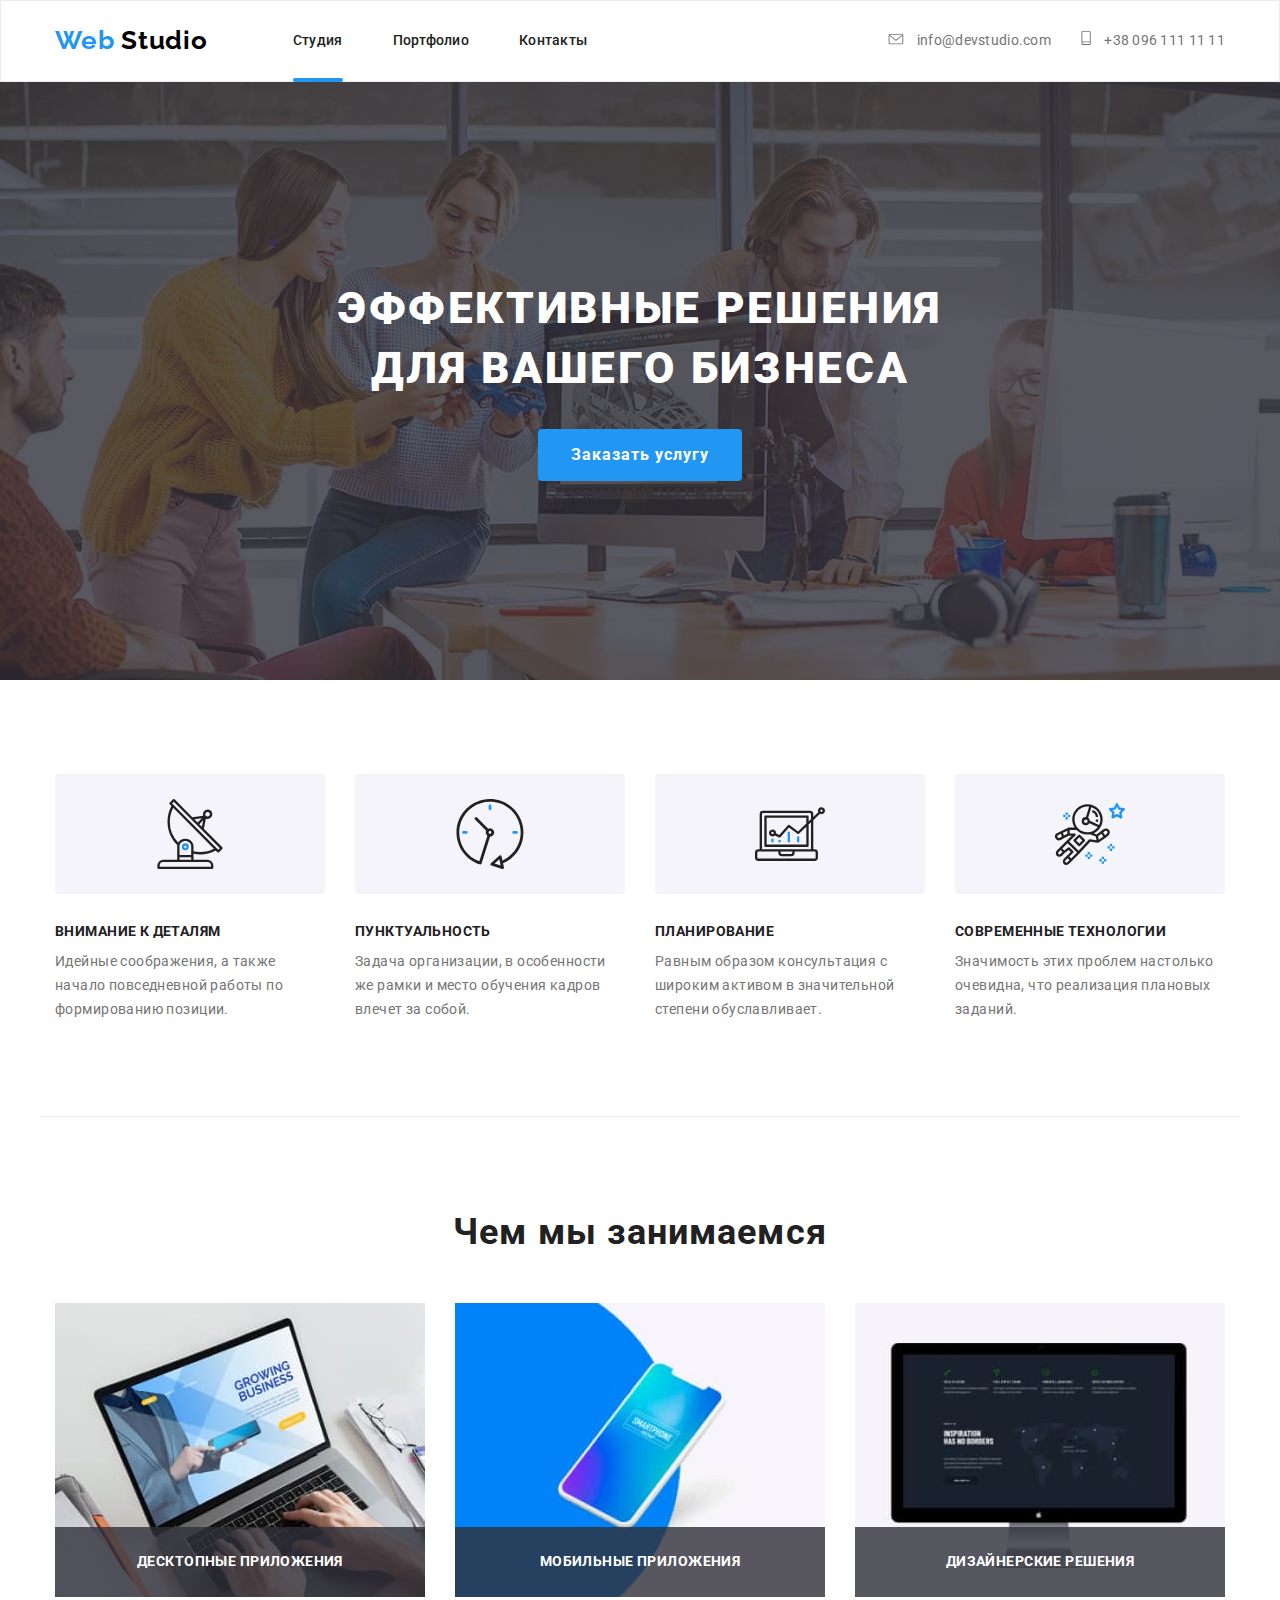
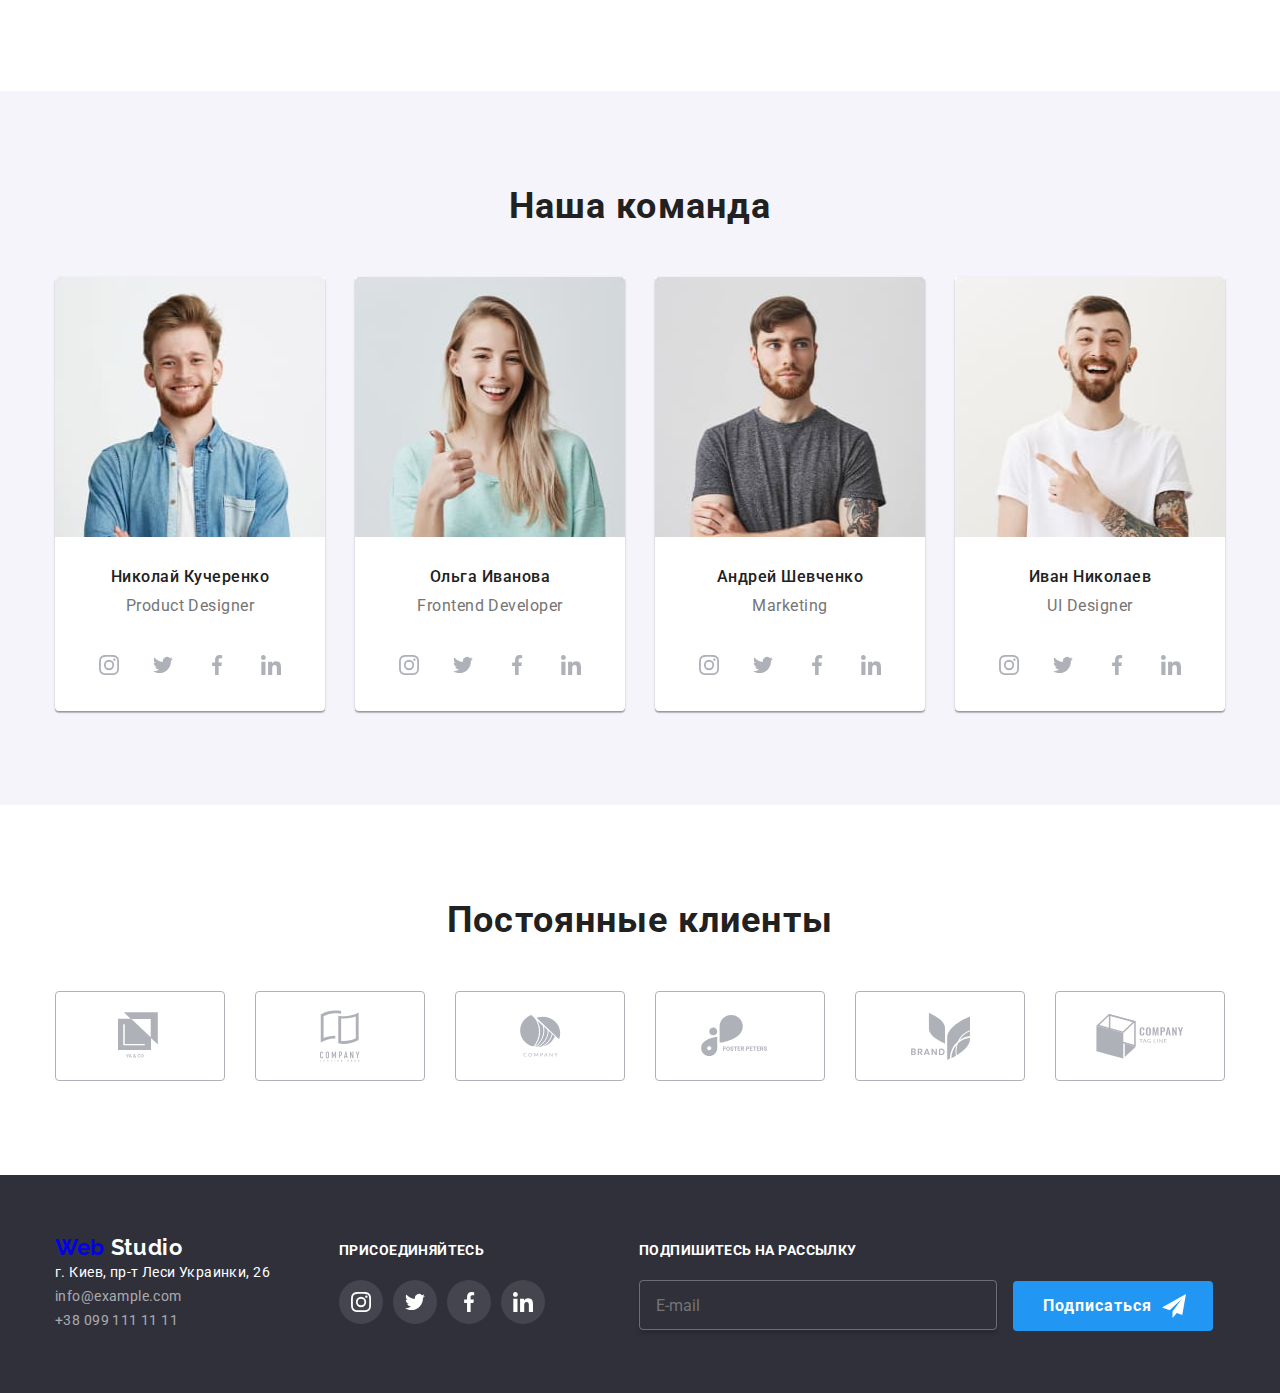
==== index.html @ 0bca1846 "commit" ====
<!DOCTYPE html>
<html lang="ru">
    <head>
        <meta charset="UTF-8"/>
        <meta name="viewport" content="width=device-width, initial-scale=1.0"/>
        <title lang="en">Web Studio</title>
        <link href="https://fonts.googleapis.com/css2?family=Raleway:wght@700&family=Roboto:wght@400;500;700;900&display=swap" rel="stylesheet"/>
        <link rel="stylesheet" href="https://cdnjs.cloudflare.com/ajax/libs/modern-normalize/0.6.0/modern-normalize.min.css"/>
        <link rel="stylesheet" href="./css/styles.css"/>
    </head>
    <body>
    <!-- Шапка сайта -->
        <header class="page-header">
        <!-- Главная навигация -->
        <div class="container header-menu">
            <nav>
                <a href="./index.html" lang="en" class="studio-logo">Web <span class="logo">Studio</span></a>
                <!-- Навигация на другие страницы -->
                <ul class="nav-bar">
                    <li><a href="./index.html" class="link current">Студия</a></li>
                    <li><a href="./portfolio.html" target="_blank" class="link">Портфолио</a></li>
                    <li><a href="./contacts.html" target="_blank" class="link">Контакты</a></li>
                </ul>
                </nav>
                <ul class="contacts">
                    <li>
                        <a href="mailto:info@devstudio.com" class="studio-contacts">
                            <svg class="icon-envelope"><use href="./images/sprite.svg#icon-envelope"></use></svg>
                            info@devstudio.com</a>
                    </li>
                    <li>
                        <a href="tel:+380961111111" class="studio-contacts">
                            <svg class="icon-smartphone"><use href="./images/sprite.svg#icon-smartphone"></use></svg>
                            +38 096 111 11 11</a>
                    </li>
                </ul>
        </div>
        </header>

    <!-- Основной контент веб-студии -->
        <main>
        <!-- Основной баннер -->
            <section>
                <div class="banner">
                <div class="banner-text-box"><h1 class="banner-text">Эффективные решения для вашего бизнеса</h1></div>
                <button type="button" class="order" data-open-modal>Заказать услугу</button>
                </div>
            </section>

        <!-- Наши преимущества -->
            <section class="our-benefits">
                <div class="box">
                    <div class="container">
                        <h2 class="visually-hidden">Наши преимущества</h2>
                        <ul class="benefits-list">
                            <li>
                                <div class="bnf-icon"><svg width="70" height="70"><use href="./images/sprite.svg#icon-antenna"></use></svg></div>
                                <h3 class="title">Внимание к деталям</h3>
                                <p>Идейные соображения, а также начало повседневной работы по формированию позиции.</p>
                            </li>
                            <li>
                                <div class="bnf-icon"><svg width="70" height="70"><use href="./images/sprite.svg#icon-clock"></use></svg></div>
                                <h3 class="title">Пунктуальность</h3>
                                <p>Задача организации, в особенности же рамки и место обучения кадров влечет за собой.</p>
                            </li>
                            <li>
                                <div class="bnf-icon"><svg width="70" height="70"><use href="./images/sprite.svg#icon-diagram"></use></svg></div>
                                <h3 class="title">Планирование</h3>
                                <p>Равным образом консультация с широким активом в значительной степени обуславливает.</p>
                            </li>
                            <li>
                                <div class="bnf-icon"><svg width="70" height="70"><use href="./images/sprite.svg#icon-astronaut"></use></svg></div>
                                <h3 class="title">Современные технологии</h3>
                                <p>Значимость этих проблем настолько очевидна, что реализация плановых заданий.</p>
                            </li>
                        </ul>
                    </div>
                </div>
            </section>

        <!-- Область разработки -->
            <section class="section">
                <div class="container">
                <h2 class="projects-title">Чем мы занимаемся</h2>
                <ul class="categories">
                    <li class="target-img">
                        <img src="./images/our-projects/desktop.jpg" alt="Открытый ноутбук" width="370" height="294"/>
                        <h3 class="project">Десктопные приложения</h3>
                    </li>
                    <li class="target-img">
                        <img src="./images/our-projects/mobile.jpg" alt="Мобильный телефон" width="370" height="294"/>
                        <h3 class="project">Мобильные приложения</h3>
                    </li>
                    <li class="target-img">
                        <img src="./images/our-projects/design.jpg" alt="Дисплей с примером дизайна" width="370" height="294"/>
                        <h3 class="project">Дизайнерские решения</h3>
                    </li>
                </ul>
                </div>
            </section>

        <!-- Сотрудники -->
            <section class="team section">
                <div class="container">
                    <h2 class="team-title">Наша команда</h2>
                    <ul lang="en" class="team-list">
                        <li class="employee-card">
                            <img src="./images/employee/n-kucherenko.jpg" alt="John Smith" width="270" height="260"/>
                            <h3 class="employee-name">Николай Кучеренко</h3>
                            <p class="employee-position">Product Designer</p>
                            <ul class="social-links-list">
                                <li class="icon">
                                    <a href="http://www.instagram.com" target="_blank" rel="noreferrer noopener" aria-label="Instagram link">
                                        <svg width="20" height="20"><use href="./images/sprite.svg#icon-instagram"></use></svg>
                                    </a>
                                </li>
                                <li class="icon">
                                    <a href="http://www.twitter.com" target="_blank" rel="noreferrer noopener" aria-label="Twitter link">
                                        <svg width="20" height="20"><use href="./images/sprite.svg#icon-twitter"></use></svg>
                                    </a>
                                </li>
                                <li class="icon">
                                    <a href="http://www.facebook.com" target="_blank" rel="noreferrer noopener" aria-label="Facebook link">
                                        <svg width="20" height="20"><use href="./images/sprite.svg#icon-facebook"></use></svg> 
                                    </a>
                                </li>
                                <li class="icon">
                                    <a href="http://www.linkedin.com" target="_blank" rel="noreferrer noopener" aria-label="LinkedIn link">
                                        <svg width="20" height="20"><use href="./images/sprite.svg#icon-linkedin"></use></svg>
                                    </a>
                                </li>
                            </ul>
                        </li>
                        <li class="employee-card">
                            <img src="./images/employee/o-ivanova.jpg" alt="Marta Stewart" width="270" height="260"/>
                            <h3 class="employee-name">Ольга Иванова</h3>
                            <p class="employee-position">Frontend Developer</p>
                            <ul class="social-links-list">
                                <li class="icon">
                                    <a href="http://www.instagram.com" target="_blank" rel="noreferrer noopener" aria-label="Instagram link">
                                        <svg width="20" height="20"><use href="./images/sprite.svg#icon-instagram"></use></svg>
                                    </a>
                                </li>
                                <li class="icon">
                                    <a href="http://www.twitter.com" target="_blank" rel="noreferrer noopener" aria-label="Twitter link">
                                        <svg width="20" height="20"><use href="./images/sprite.svg#icon-twitter"></use></svg>
                                    </a>
                                </li>
                                <li class="icon">
                                    <a href="http://www.facebook.com" target="_blank" rel="noreferrer noopener" aria-label="Facebook link">
                                        <svg width="20" height="20"><use href="./images/sprite.svg#icon-facebook"></use></svg> 
                                    </a>
                                </li>
                                <li class="icon">
                                    <a href="http://www.linkedin.com" target="_blank" rel="noreferrer noopener" aria-label="LinkedIn link">
                                        <svg width="20" height="20"><use href="./images/sprite.svg#icon-linkedin"></use></svg>
                                    </a>
                                </li>
                            </ul>
                        </li>
                        <li class="employee-card">
                            <img src="./images/employee/a-shevchenko.jpg" alt="Robert Jakis" width="270" height="260"/>
                            <h3 class="employee-name">Андрей Шевченко</h3>
                            <p class="employee-position">Marketing</p>
                            <ul class="social-links-list">
                                <li class="icon">
                                    <a href="http://www.instagram.com" target="_blank" rel="noreferrer noopener" aria-label="Instagram link">
                                        <svg width="20" height="20"><use href="./images/sprite.svg#icon-instagram"></use></svg>
                                    </a>
                                </li>
                                <li class="icon">
                                    <a href="http://www.twitter.com" target="_blank" rel="noreferrer noopener" aria-label="Twitter link">
                                        <svg width="20" height="20"><use href="./images/sprite.svg#icon-twitter"></use></svg>
                                    </a>
                                </li>
                                <li class="icon">
                                    <a href="http://www.facebook.com" target="_blank" rel="noreferrer noopener" aria-label="Facebook link">
                                        <svg width="20" height="20"><use href="./images/sprite.svg#icon-facebook"></use></svg> 
                                    </a>
                                </li>
                                <li class="icon">
                                    <a href="http://www.linkedin.com" target="_blank" rel="noreferrer noopener" aria-label="LinkedIn link">
                                        <svg width="20" height="20"><use href="./images/sprite.svg#icon-linkedin"></use></svg>
                                    </a>
                                </li>
                            </ul>
                        </li>

                        <li class="employee-card">
                            <img src="./images/employee/i-nikolaev.jpg" alt="Martin Doe" width="270" height="260"/>
                            <h3 class="employee-name">Иван Николаев</h3>
                            <p class="employee-position">UI Designer</p>
                            <ul class="social-links-list">
                                <li class="icon">
                                    <a href="http://www.instagram.com" target="_blank" rel="noreferrer noopener" aria-label="Instagram link">
                                        <svg width="20" height="20"><use href="./images/sprite.svg#icon-instagram"></use></svg>
                                    </a>
                                </li>
                                <li class="icon">
                                    <a href="http://www.twitter.com" target="_blank" rel="noreferrer noopener" aria-label="Twitter link">
                                        <svg width="20" height="20"><use href="./images/sprite.svg#icon-twitter"></use></svg>
                                    </a>
                                </li>
                                <li class="icon">
                                    <a href="http://www.facebook.com" target="_blank" rel="noreferrer noopener" aria-label="Facebook link">
                                        <svg width="20" height="20"><use href="./images/sprite.svg#icon-facebook"></use></svg> 
                                    </a>
                                </li>
                                <li class="icon">
                                    <a href="http://www.linkedin.com" target="_blank" rel="noreferrer noopener" aria-label="LinkedIn link">
                                        <svg width="20" height="20"><use href="./images/sprite.svg#icon-linkedin"></use></svg>
                                    </a>
                                </li>
                            </ul>
                        </li>
                    </ul>
                </div>
            </section>

        <!-- Клиенты -->
            <section class="section">
                <div class="container">
                <h2 class="clients-title">Постоянные клиенты</h2>
                <ul class="clients-list">
                    <li>
                        <a href="" class="client-icon">
                        <svg width="44" height="49"><use href="./images/sprite.svg#icon-logo-1"></use></svg> 
                        </a>
                    </li>
                    <li>
                        <a href="" class="client-icon">
                            <svg width="40" height="52"><use href="./images/sprite.svg#icon-logo-2"></use></svg>                     
                        </a>
                    </li>
                    <li>
                        <a href="" class="client-icon">
                            <svg width="41" height="42"><use href="./images/sprite.svg#icon-logo-3"></use></svg>                       
                        </a>
                    </li>
                    <li>
                        <a href="" class="client-icon">
                            <svg width="79" height="42"><use href="./images/sprite.svg#icon-logo-4"></use></svg>
                        </a>
                    </li>
                    <li>
                        <a href="" class="client-icon">
                            <svg width="59" height="47"><use href="./images/sprite.svg#icon-logo-5"></use></svg>
                        </a>
                    </li>
                    <li>
                        <a href="" class="client-icon">
                            <svg width="88" height="45"><use href="./images/sprite.svg#icon-logo-6"></use></svg>
                        </a>
                    </li>
                </ul>
                </div>
            </section>
        </main>
    <!-- Подвал сайта -->
        <footer class="page-footer">
            <div class="container ">
                <div class="footer-box">
                    <div class="location">
                        <a href="./index.html" lang="en" class="studio-logo-footer">Web <span class="footer-logo">Studio</span></a>
                        <a href="" class="map-link">г. Киев, пр-т Леси Украинки, 26</a>
                        <address>
                        <a href="mailto:info@example.com" class="footer-contacts">info@example.com</a><br/>
                        <a href="tel:+380991111111" class="footer-contacts">+38 099 111 11 11</a>
                        </address>
                    </div>
                    <div class="community">
                        <b class="join-us">Присоединяйтесь</b>
                        <ul class="community-footer">
                            <li class="icon icon-footer">
                                <a href="http://www.instagram.com" target="_blank" rel="noreferrer noopener" aria-label="Instagram link">
                                    <svg width="20" height="20"><use href="./images/sprite.svg#icon-instagram"></use></svg>
                                </a>
                            </li>
                            <li class="icon icon-footer">
                                <a href="http://www.twitter.com" target="_blank" rel="noreferrer noopener" aria-label="Twitter link">
                                    <svg width="20" height="20"><use href="./images/sprite.svg#icon-twitter"></use></svg>
                                </a>
                            </li>
                            <li class="icon icon-footer">
                                <a href="http://www.facebook.com" target="_blank" rel="noreferrer noopener" aria-label="Facebook link">
                                    <svg width="20" height="20"><use href="./images/sprite.svg#icon-facebook"></use></svg> 
                                </a>
                            </li>
                            <li class="icon icon-footer">
                                <a href="http://www.linkedin.com" target="_blank" rel="noreferrer noopener" aria-label="LinkedIn link">
                                    <svg width="20" height="20"><use href="./images/sprite.svg#icon-linkedin"></use></svg>
                                </a>
                            </li>
                        </ul>
                    </div>
                    <div class="subscribtion">
                    <b class="join-us">Подпишитесь на рассылку</b>
                        <form>
                            <label><input type="email" name="email" required placeholder="E-mail" class="footer-input"></label>
                            <button class="subscribe-btn">Подписаться</button>
                        </form>                       
                    </div>
                </div>
            </div>
        </footer>

        <div class="backdrop is-hidden" data-backdrop>
            <div class="modal">
              <b class="modal-header">Оставьте свои данные, мы вам перезвоним</b>
              <form>
                <label for="name" class="input-label form-name">Имя</label>
                <input type="text" id="name" class="modal-input">
                <label for="telephone" class="input-label form-phone">Телефон</label>
                <input type="tel" id="telephone" class="modal-input">
                <label for="email" class="input-label">Почта</label>
                <input type="email" id="email" class="modal-input form-mail">
                <label for="comment" class="input-label">Комментарий</label>
                <textarea id="comment" class="modal-input"></textarea>
                <label for="agreement-check"></label>
                <input type="checkbox" name="" value="" id="agreement-check" class="">
                <label for="" class="" >Соглашаюсь с рассылкой и принимаю <a href="">Условия договора</a></label>
                <button data-close-modal class="order">Отправить</button>
                <button data-close-modal class="btn-close-modal"></button>
            </form> 
            </div>
          </div>
      
          <script>
            const refs = {
              openModalBtn: document.querySelector("[data-open-modal]"),
              closeModalBtn: document.querySelector("[data-close-modal]"),
              backdrop: document.querySelector("[data-backdrop]"),
            };
      
            refs.openModalBtn.addEventListener("click", toggleModal);
            refs.closeModalBtn.addEventListener("click", toggleModal);
      
            refs.backdrop.addEventListener("click", logBackdropClick);
      
            function toggleModal() {
              refs.backdrop.classList.toggle("is-hidden");
            }
      
            function logBackdropClick() {
              console.log("Это клик в бекдроп");
            }
          </script>
    </body>
</html>
---- css/styles.css ----
/* Палитра основных цветов лендинга
#757575; #2196F3; #212121; #FFFFFF; color: rgba(255, 255, 255, 0.6); color: rgba(255, 255, 255, 0.4);
#AFB1B8; #F5F4FA; #FFFFFF; #E5E5E5; #F5F4FA; #2F303A;*/

:root {
    --main-accent: #2196f3;
    --primary-page-text: #757575;
    --secondary-page-text: #212121;
    --logo-part-text: #000000;
    --page-hero-text: #ffffff;
    --footer-contacts: rgba(255, 255, 255, 0.6);
    --copyright: rgba(255, 255, 255, 0.4);
    --link-icons: #afb1b8;
    --bnf-icons-bg: #f5f4fa;
    --bnf-icons-1: #212121;
    --bnf-icons-2: #2196f3;
    --primary-bg: #ffffff;
    --fig-caption-bg: rgba(47, 48, 58, 0.8);
    --team-section-bg: #f5f4fa;
    --footer-bg: #2f303a;
    --footer-links-bg: rgba(255, 255, 255, 0.1);
    --portfolio-overlay: rgba(33, 150, 243, 0.9);
    --timing-function: cubic-bezier(0.4, 0, 0.2, 1);
    --animation-period: 250ms;
}

/* Шрифты  и главный фон страницы*/
body {
  padding-top: 80px;

  background-color: var(--primary-bg);

  font-family: 'Roboto', sans-serif;
}

img {
  display: block;
}

.visually-hidden {
  position: absolute;
  width: 1px;
  height: 1px;
  margin: -1px;
  padding: 0;
  overflow: hidden;
  border: 0;
  clip: rect(0 0 0 0);
}

.container {
  margin-left: auto;
  margin-right: auto;
  width: 1200px;
  padding-left: 15px;
  padding-right: 15px;
}

/* Шапка сайта */
.page-header {
  position: fixed;
  top: 0;
  left: 0;
  
  min-height: 80px;
  width: 100%;
  padding-top: 24px;
  padding-bottom: 25px;

  background-color: var(--primary-bg);
  border: 1px solid #ececec;
  z-index: 1;
}

.header-menu {
  display: flex;
  align-items: center;
}

/* Логотип веб-студии */
.studio-logo {
  display: inline-block;
  margin-right: 85px;
  color: var(--main-accent);

  font-family: Raleway;
  font-weight: 700;
  font-size: 26px;
  line-height: 1.2;
  letter-spacing: 0.03em;
  text-decoration: none;
}
/* Часть логотипа */
.logo {
  color: var(--logo-part-text);
}

nav {
  display: flex;
  align-items: center;
}

/* Меню навигации */
.nav-bar {
  display: flex;
  margin: 0px;
  padding: 0px;
  list-style-type: none;
}

.nav-bar .link {
  position: relative;

  color: var(--secondary-page-text);

  font-weight: 500;
  font-size: 14px;
  line-height: 1.14;
  letter-spacing: 0.02em;
  text-decoration: none;

  transition: var(--animation-period) var(--timing-function);
}

.nav-bar > li {
  margin-right: 50px;
}

.nav-bar > li:last-child {
  margin-right: 0px;
}

.current::after {
  content: '';

  position: absolute;
  left: 0;
  top: 45.5px;

  display: block;
  width: 100%;
  height: 4px;
  border-radius: 2px;

  background-color: var(--main-accent);
}

.link:hover,
.link:focus {
  color: var(--main-accent);
}

/* Контакты веб-студии */
.contacts {
  display: flex;
  align-items: center;

  margin-top: 0px;
  margin-right: 0px;
  margin-bottom: 0px;
  margin-left: auto;
  padding: 0px;

  list-style-type: none;
}

.contacts > li {
  margin-right: 30px;
}

.contacts > li:last-child {
  margin-right: 0px;
}

.studio-contacts {
  color: var(--primary-page-text);

  font-size: 14px;
  line-height: 1.14;
  letter-spacing: 0.02em;
  text-decoration: none;

  transition: var(--animation-period) var(--timing-function);
}

.studio-contacts:hover,
.studio-contacts:focus {
  color: var(--main-accent);
}

.icon-envelope {
  display: inline-flex;
  justify-content: center;
        
  width: 16px;
  height: 11px;
  margin-right: 10px;
  fill: currentColor;
  cursor: pointer;
}

.icon-smartphone {
  display: inline-flex;
  justify-content: center;
      
  width: 10px;
  height: 14px;
  margin-right: 10px;
  fill: currentColor;
  cursor: pointer;
}

/* Баннер с фоновым рисунком */
.banner {
  display: flex;
  flex-direction: column;
  justify-content: center;
  align-items: center;

  background-image: linear-gradient(to right, rgba(47, 48, 58, 0.8), rgba(47, 48, 58, 0.8)), url(../images/banner-image.jpg);
  background-color: rgba(47, 48, 58, 0.8);
  background-size: cover;
  background-repeat: no-repeat;
  background-position: center;

  max-width: 1600px;
  height: 600px;

  margin-left: auto;
  margin-right: auto;

  text-align: center;
}

.banner-text-box {
  display: inline-block;
  
  width: 696px;
  height: 120px;

  margin-bottom: 30px;
}

.banner-text {
  margin: 0px;
  margin: 0px;
  padding: 0px;

  font-weight: 900;
  font-size: 44px;
  line-height: 1.36;
  letter-spacing: 0.06em;
  text-transform: uppercase;

  color: var(--page-hero-text);
}

/* Кнопка заказа */
.order {
  padding: 10px 32px;
  min-width: 200px;

  border: 1px solid transparent;
  border-radius: 4px;

  color: var(--page-hero-text);
  background-color: var(--main-accent);

  font-weight: 700;
  font-size: 16px;
  line-height: 1.87;
  letter-spacing: 0.06em;
  text-decoration: none;
}

/* Основной контент */
.our-benefits {
  padding-top: 94px;

  color: var(--primary-page-text);

  font-size: 14px;
  line-height: 1.71;
  letter-spacing: 0.03em;
}

/* Наши преимущества */
.benefits-list {
  display: flex;
  justify-items: center;
  margin-top: 0px;
  margin-bottom: 0px;
  padding: 0px;

  list-style-type: none;
}

.bnf-icon {
  display: flex;
  justify-content: center;
  align-items: center;

  width: 270px;
  height: 120px;

  margin-bottom: 30px;
  border-radius: 4px;
    
  background-color:  var(--bnf-icons-bg);
}

.title {
  color: var(--secondary-page-text);
  margin-top: 0px;
  margin-bottom: 10px;

  font-weight: 700;
  font-size: 14px;
  line-height: 1.14;
  letter-spacing: 0.03em;
  text-transform: uppercase;
}

.benefits-list p {
  margin: 0px;
}

.benefits-list > li {
  margin-right: 30px;
}

.benefits-list > li:last-child {
  margin-right: 0px;
}

.box {
  border-bottom: 1px solid #ececec;

  width: 1200px;

  margin-left: auto;
  margin-right: auto;
  padding-bottom: 94px;
}

/* Чем мы занимаемся */
/* Заголовок секции */
.projects-title {
  color: var(--secondary-page-text);

  margin-top: 0px;
  margin-bottom: 50px;

  font-weight: 700;
  font-size: 36px;
  line-height: 1.17;
  letter-spacing: 0.03em;
  text-align: center;
}

.categories {
  display: flex;
  margin-top: 0px;
  margin-bottom: 0px;
  padding: 0px;

  list-style-type: none;
}

.categories > li {
  margin-right: 30px;
}

.categories > li:last-child {
  margin-right: 0px;
}

.target-img {
  position: relative;
}

/* Подписи к проектам */
.project {
  position: absolute;

  display: block;
  left: 0px;
  bottom: 0px;

  margin-top: 0px;
  margin-bottom: 0px;
  padding-top: 27px;
  padding-bottom: 27px;

  min-width: 370px;
  
  color: var(--page-hero-text);
  background-color: var(--fig-caption-bg);

  font-weight: 700;
  font-size: 14px;
  line-height: 1.14;
  letter-spacing: 0.03em;
  text-transform: uppercase;
  text-align: center;
}

/* Сотрудники */
.team {
  background-color: var(--team-section-bg);
}

/* Заголовок секции */
.team-title {
  margin-top: 0px;
  margin-bottom: 50px;

  color: var(--secondary-page-text);

  font-weight: bold;
  font-size: 36px;
  line-height: 1.17;
  letter-spacing: 0.03em;
  text-align: center;
}

.team-list {
  display: flex;
  margin-top: 0px;
  margin-bottom: 0px;
  padding: 0px;

  list-style-type: none;
}

.employee-card {
  margin-right: 30px;
  border-radius: 4px;

  text-align: center;

  background-color: var(--primary-bg);
  box-shadow: 0px 2px 1px rgba(0, 0, 0, 0.2), 0px 1px 1px rgba(0, 0, 0, 0.14), 0px 1px 3px rgba(0, 0, 0, 0.12);
}

.employee-card:last-child {
  margin-right: 0px;
}

.employee-card > img {
  margin-bottom: 30px;
}

/* Имя сотрудника */
.employee-name {
  margin-top: 0px;
  margin-bottom: 10px;

  color: var(--secondary-page-text);

  font-weight: 500;
  font-size: 16px;
  line-height: 1.19;
  letter-spacing: 0.03em;
}

/* Должность */
.employee-position {
  margin-top: 0px;
  margin-bottom: 28px;

  color: var(--primary-page-text);

  font-size: 16px;
  line-height: 1.19;
  letter-spacing: 0.03em;
}

.social-links-list {
  display: flex;
  align-items: center;
  justify-content: center;

  margin-top: 0px;
  margin-bottom: 24px;
  padding: 0px;

  list-style-type: none;
}

.icon {
  margin-right: 10px;  
}

.icon:last-child {
  margin-right: 0px;
}

.icon > a {
  display: flex;
  align-items: center;
  justify-content: center;

  width: 44px;
  height: 44px;

  border-radius: 50%;

  fill: var(--link-icons);

  transition: var(--animation-period) var(--timing-function);
}

.icon-footer > a {
  background-color: var(--footer-links-bg);
  fill: var(--page-hero-text);

  transition: var(--animation-period) var(--timing-function);
}

.icon a:hover,
.icon a:focus {
  background-color: var(--main-accent);
  fill: var(--page-hero-text);
}

/* Секция клиентов */
/* Заголовок секции */
.clients-title {
  margin-top: 0px;
  margin-bottom: 50px;

  color: var(--secondary-page-text);

  font-weight: 700;
  font-size: 36px;
  line-height: 1.17;
  letter-spacing: 0.03em;
  text-align: center;
}

.clients-list {
  display: flex;
  margin-top: 0px;
  margin-bottom: 0px;
  padding: 0px;

  list-style-type: none;
}

.clients-list > li {
  font-size: 0px;
  margin-right: 30px;
}

.clients-list > li:last-child {
  margin-right: 0px;
}

.client-icon {
  display: flex;
  align-items: center;
  justify-content: center;
  
  width: 170px;
  height: 90px;

  fill: var(--link-icons);

  border: 1px solid var(--link-icons);
  border-radius: 4px;

  transition: var(--animation-period) var(--timing-function);
}

.client-icon:hover,
.client-icon:focus {
  fill: var(--main-accent);
  border: 1px solid var(--main-accent);
}

/* Подвал сайта */
.page-footer {
  padding-top: 60px;
  padding-bottom: 60px;
  background-color: var(--footer-bg);
}

.footer-box {
  display: flex;
  align-items: baseline;
}

.location {
  display: inline-block;
  margin-right: 69px;
}

/* Логотип веб-студии в футере */
.studio-logo-footer {
  display: inline-block;

  font-family: Raleway;
  font-weight: 700;
  font-size: 22px;
  line-height: 1.18;
  letter-spacing: 0.03em;
  text-decoration: none;
}

.studio-logo-footer:visited {
  color: var(--main-accent);
}

.footer-logo {
  color: var(--page-hero-text);
}
/* Адрес веб-студии */
.map-link {
  display: block;

  color: var(--page-hero-text);

  font-style: normal;
  font-size: 14px;
  line-height: 1.71;
  letter-spacing: 0.03em;
  text-decoration: none;
}
/*  Контакты веб-студии в футере*/
.footer-contacts {
  color: var(--footer-contacts);

  font-style: normal;
  font-size: 14px;
  line-height: 1.71;
  letter-spacing: 0.03em;
  text-decoration: none;
}

/* Призыв "присоединяйтесь" */
.join-us {
  display: inline-block;
  margin-bottom: 21px;

  color: var(--page-hero-text);

  font-weight: 700;
  font-size: 14px;
  line-height: 1.14;
  letter-spacing: 0.03em;
  text-transform: uppercase;
}

.community-footer {
  display: flex;
  justify-content: center;

  margin-top: 0px;
  margin-bottom: 0px;
  padding: 0px;

  list-style-type: none;
}

.community-footer > li {
  margin-right: 10px;
}

.community-footer > li:last-child {
  margin-right: 94px;
}

.subscription {
  display: flex;

}

.footer-input {
  display: inline-block;

  margin-right: 12px;
  padding: 15px 16px;
  
  width: 358px;
  height: 50px;

  border: 1px solid rgba(255, 255, 255, 0.3);

  box-shadow: 0px 4px 4px rgba(0, 0, 0, 0.15);
  border-radius: 4px;

  background-color: transparent;
}

.subscribe-btn {
  position: relative;
  display: inline-flex;
  align-items: center;
  justify-content: space-between;
  
  padding-top: 10px;
  padding-bottom: 10px;
  padding-left: 29px;
  padding-right: 28px;
    
  min-width: 200px;
  max-height: 50px;

  border: 1px solid transparent;
  border-radius: 4px;

  color: var(--page-hero-text);
  background-color: var(--main-accent);

  font-weight: 700;
  font-size: 16px;
  line-height: 1.87;
  letter-spacing: 0.06em;
  text-decoration: none;
}

.subscribe-btn::after {
  position: absolute;
  left: 148px;

  display: inline-block;

  content: "";
  
  width: 24px;
  height: 24px;
    
  background-image: url('../images/icon-send.svg');
  background-repeat: no-repeat;
  background-size: contain;
 
}

/* Страница портфолио */

.section {
  padding-top: 94px;
  padding-bottom: 94px;
}

.filter {
  display: flex;
  justify-content: center;
  margin-top: 0px;
  margin-right: 0px;
  margin-bottom: 50px;
  margin-left: 0px;
  padding: 0px;

  list-style-type: none;
}

.nav-portfolio {
  min-height: 38px;
  padding: 6px 22px;

  border: none;
  border-radius: 4px;

  color: var(--secondary-page-text);
  background-color: var(--bnf-icons-bg);

  font-family: inherit;
  font-weight: 500;
  font-size: 16px;
  line-height: 1.62;
  text-align: center;
  letter-spacing: 0.03em;

  transition: var(--animation-period) var(--timing-function);
}

.filter-btn {
  margin-right: 8px;
}

.filter-btn:last-child {
  margin-right: 0px;
}

.nav-portfolio:hover,
.nav-portfolio:focus {
  color: var(--page-hero-text);
  background-color: var(--main-accent);
  box-shadow: 0px 2px 2px rgba(0, 0, 0, 0.12), 0px 1px 2px rgba(0, 0, 0, 0.08), 0px 3px 1px rgba(0, 0, 0, 0.1);
}

.work-list {
  display: flex;
  flex-wrap: wrap;
  margin: 0px;
  padding: 0px;
  list-style-type: none;
}

.work-list li {
  margin-right: 30px;
  margin-bottom: 30px;
}

.work-item {
  display: block;

  text-decoration: none;
}

.work-list li:nth-child(3n) {
  margin-right: 0px;
}

.work-list li:nth-last-child(-n + 3) {
  margin-bottom: 0px;
}

.project-img {
  position: relative;
  overflow: hidden;
}

.overlay {
  position: absolute;
  top: 0;
  left: 0;

  width: 100%;
  height: 100%;
  background-color: var(--portfolio-overlay);

  font-size: 18px;
  line-height: 1.56;
  letter-spacing: 0.03em;

  margin: 0px;
  padding: 63px 24px;

  color: var(--page-hero-text);

  transform: translateY(100%);
  opacity: 0;
  transition: var(--animation-period) var(--timing-function);
}

.work-item:hover,
.work-item:focus {
  box-shadow: 1px 4px 6px rgba(0, 0, 0, 0.16), 0px 4px 4px rgba(0, 0, 0, 0.06), 0px 1px 1px rgba(0, 0, 0, 0.12);
}

.work-item:hover .overlay,
.work-item:focus .overlay {
  transform: translateY(0);
  opacity: 1;
}

.list-title {
  margin-top: 0px;
  margin-bottom: 4px;
  padding: 0px;

  color: var(--secondary-page-text);

  font-weight: 700;
  font-size: 18px;
  line-height: 2;
  letter-spacing: 0.06em;
}

.work-type {
  margin: 0px;
  padding: 0px;

  color: var(--primary-page-text);

  font-size: 16px;
  line-height: 1.87;
  letter-spacing: 0.03em;
}

.work-description {
  padding: 20px 24px;
  border: 1px solid #eeeeee;
  border-top: transparent;

  background: var(--primary-bg);
}

.backdrop {
  position: fixed;
  top: 0;
  left: 0;
  
  width: 100%;
  height: 100%;
  
  background-color: rgba(0, 0, 0, 0.2);

  z-index: 2;

  opacity: 1;

  transition: opacity var(--animation-period) var(--timing-function);
}

.backdrop.is-hidden {
  opacity: 0;
  pointer-events: none;
}

.backdrop.is-hidden .modal {
  transform: translate(-50%, -50%) scale(0.9);
}

.modal {
  position: absolute;
  top: 50%;
  left: 50%;
  transform: translate(-50%, -50%) scale(1);
  
  width: 528px;
  height: 581px;
  
  padding: 40px;

  background-color: #fff;
  box-shadow: 0px 2px 1px rgba(0, 0, 0, 0.2), 0px 1px 1px rgba(0, 0, 0, 0.14), 0px 1px 3px rgba(0, 0, 0, 0.12);
  border-radius: 4px;

  transition: transform var(--animation-period) var(--timing-function);
}

.modal-header {
  position: relative;

  margin-bottom: 30px;

  font-weight: bold;
  font-size: 20px;
  line-height: 23px;
  text-align: center;
  letter-spacing: 0.03em;

  color: var(--secondary-page-text);
}

.btn-close-modal {
  position: absolute;
  top: 8px;
  right: 8px;

  display: inline-block;
    
  width: 30px;
  height: 30px;

  content: "";

  background-image: url(../images/icon-close-modal.svg);
  background-size: 11px 11px;
  background-position: center;
  background-repeat: no-repeat;
  background-color: var(--primary-bg);
  fill: var(--logo-part-text);

  border: 1px solid rgba(0, 0, 0, 0.1);
  border-radius: 50%;
}

.modal-input {
  position: relative;

  display: inline-block;
  margin-bottom: 29px;

  width: 448px;
  height: 40px;
    
  border: 1px solid rgba(33, 33, 33, 0.2);
  border-radius: 4px;

}

.input-label {
  position: absolute;
  top: 12px;
  left: 42px;

  font-size: 14px;
  line-height: 1.14;
  letter-spacing: 0.01em;

  color: var(--primary-page-text);
}
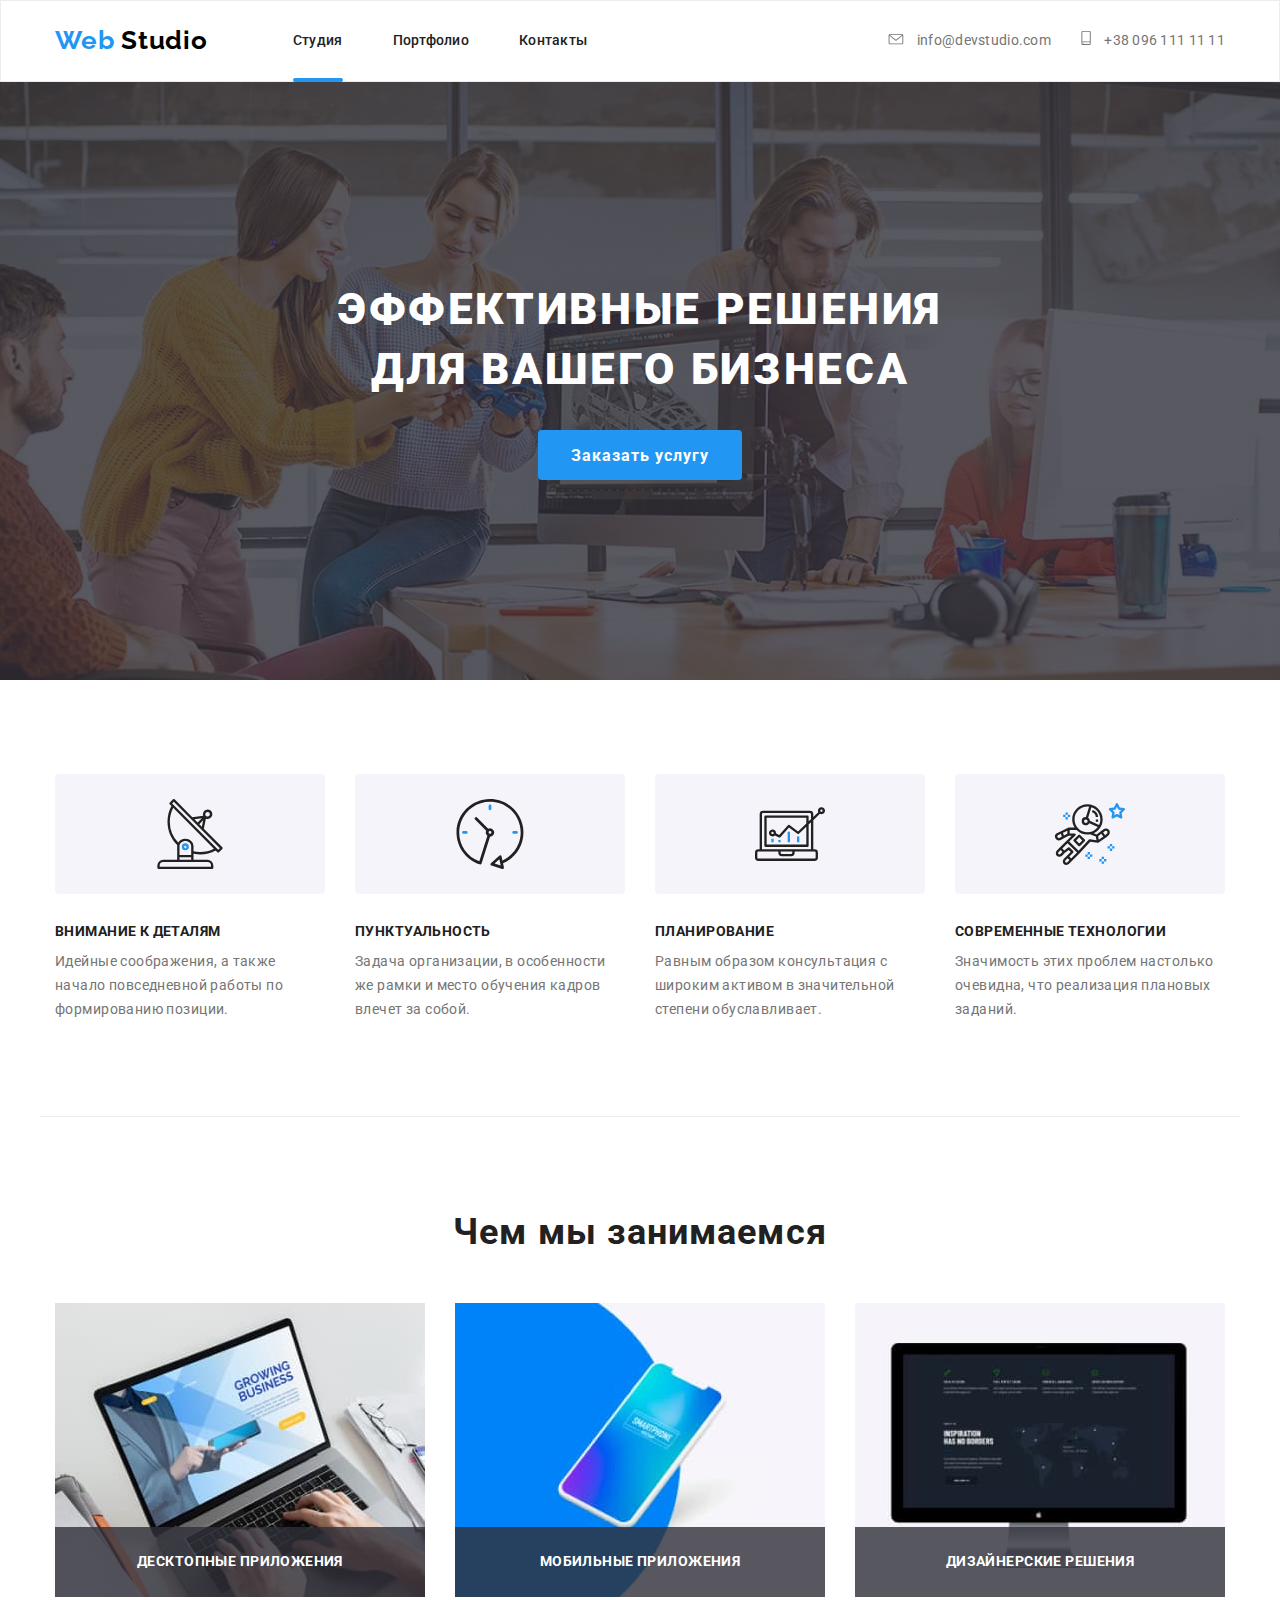
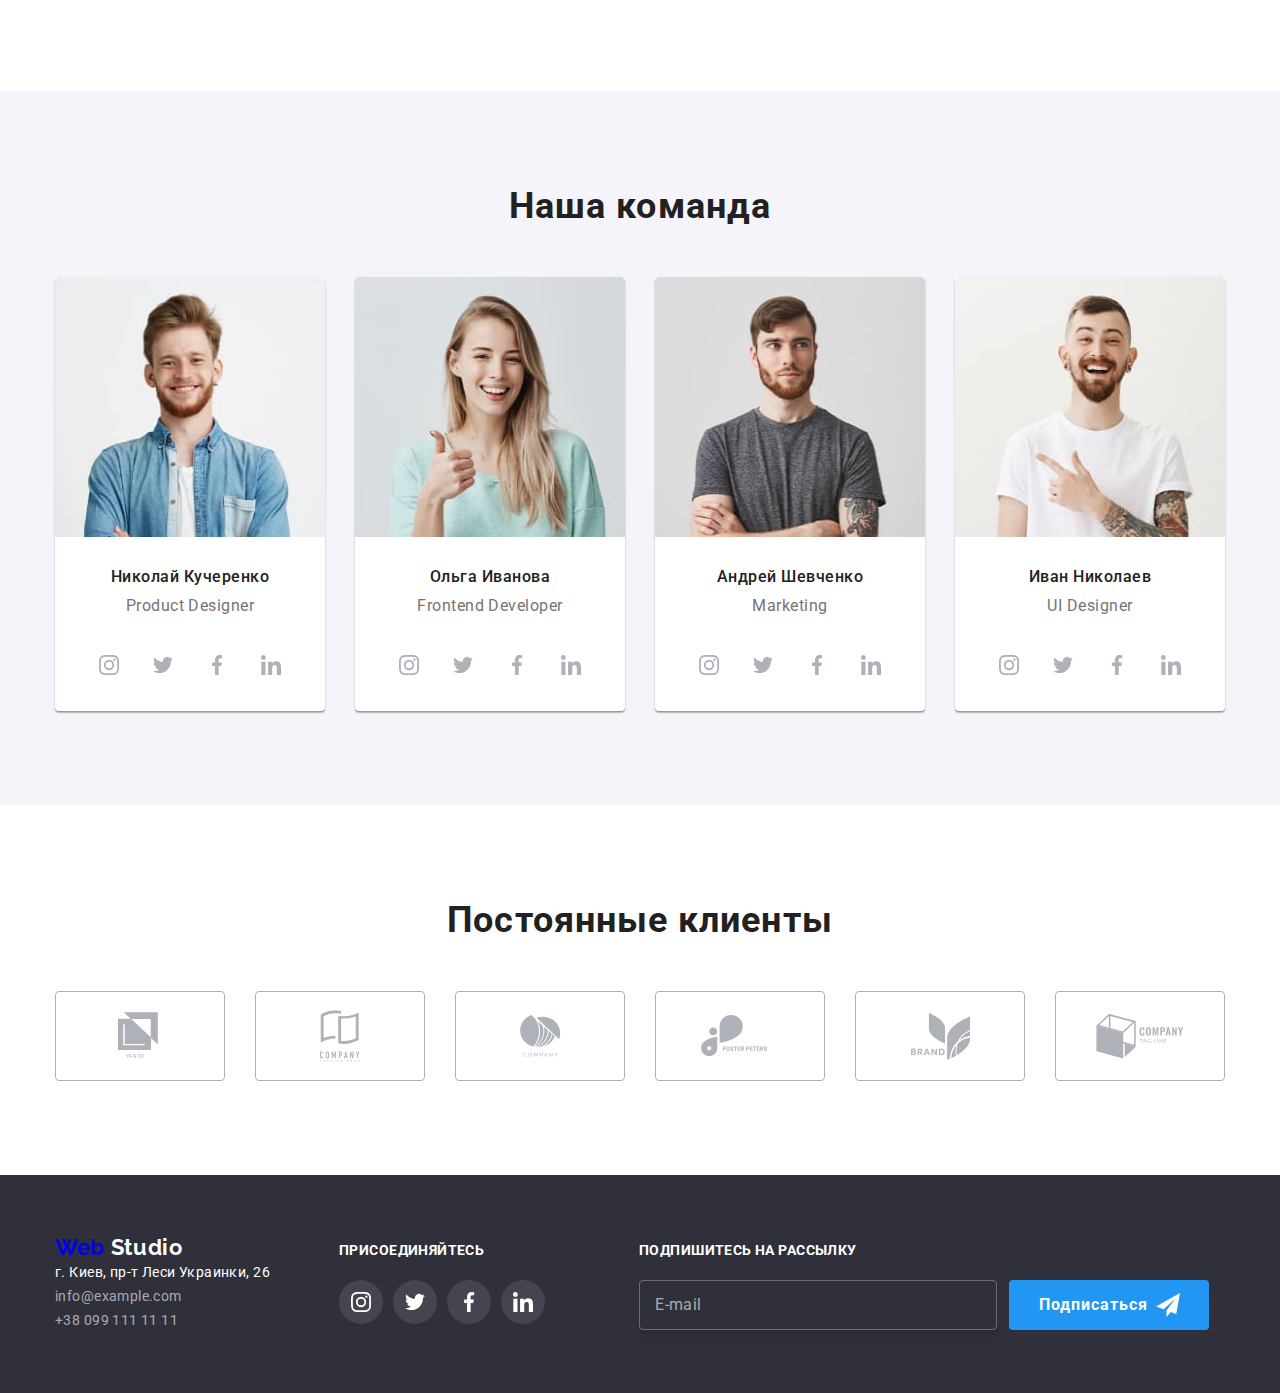
==== commit 694955c3: "commit" ====
--- a/index.html
+++ b/index.html
@@ -43,7 +43,7 @@
             <section>
                 <div class="banner">
                 <div class="banner-text-box"><h1 class="banner-text">Эффективные решения для вашего бизнеса</h1></div>
-                <button type="button" class="order" data-open-modal>Заказать услугу</button>
+                <button type="button" class="order" data-modal-open>Заказать услугу</button>
                 </div>
             </section>
 
@@ -295,55 +295,59 @@
                     </div>
                     <div class="subscribtion">
                     <b class="join-us">Подпишитесь на рассылку</b>
-                        <form>
-                            <label><input type="email" name="email" required placeholder="E-mail" class="footer-input"></label>
-                            <button class="subscribe-btn">Подписаться</button>
+                        <form class="footer-form js-speaker-form">
+                            <div class="form-field">
+                                <label for="mail-sub" class="mail-label">E-mail</label>
+                                <input type="email" name="mail-sub" id="mail-sub" class="footer-input" required>
+                            </div>
+                            <button type="submit" class="subscribe-btn">Подписаться
+                                <svg width="24" height="24"><use href="./images/sprite.svg#icon-send"></use></svg>
+                            </button>
                         </form>                       
                     </div>
                 </div>
             </div>
         </footer>
 
-        <div class="backdrop is-hidden" data-backdrop>
+        <div class="backdrop is-hidden" data-modal>
             <div class="modal">
               <b class="modal-header">Оставьте свои данные, мы вам перезвоним</b>
-              <form>
-                <label for="name" class="input-label form-name">Имя</label>
-                <input type="text" id="name" class="modal-input">
-                <label for="telephone" class="input-label form-phone">Телефон</label>
-                <input type="tel" id="telephone" class="modal-input">
-                <label for="email" class="input-label">Почта</label>
-                <input type="email" id="email" class="modal-input form-mail">
-                <label for="comment" class="input-label">Комментарий</label>
-                <textarea id="comment" class="modal-input"></textarea>
-                <label for="agreement-check"></label>
-                <input type="checkbox" name="" value="" id="agreement-check" class="">
-                <label for="" class="" >Соглашаюсь с рассылкой и принимаю <a href="">Условия договора</a></label>
-                <button data-close-modal class="order">Отправить</button>
-                <button data-close-modal class="btn-close-modal"></button>
-            </form> 
+              <form class="form js-speaker-form">
+                    <div class="modal-form-field">
+                        <label for="name" class="input-label">
+                            <svg width="12" height="12" class="icon-modal"><use href="./images/sprite.svg#form-name"></use></svg>
+                        Имя</label>
+                        <input type="text" name="name" id="name" class="modal-input">
+                    </div>
+                    <div class="modal-form-field">
+                        <label for="tel" class="input-label">
+                            <svg width="14" height="14" class="icon-modal"><use href="./images/sprite.svg#form-tel"></use></svg>
+                        Телефон</label>
+                        <input type="tel" name="tel" id="tel" class="modal-input">
+                    </div>
+                    <div class="modal-form-field">
+                        <label for="mail" class="input-label">
+                            <svg width="16" height="12" class="icon-modal"><use href="./images/sprite.svg#form-mail"></use></svg>    
+                        Почта</label>
+                        <input type="email" name="mail" id="mail" class="modal-input">
+                    </div>
+                    <div class="modal-form-field">
+                        <label for="comment" class="input-label">Комментарий</label>
+                        <textarea name="comment" id="comment" class="modal-input comment"></textarea>
+                    </div>
+                    <div class="form-field">
+                        <input type="checkbox" name="policy" id="policy">
+                        <label for="policy" class="">Соглашаюсь с рассылкой и принимаю <a href="">Условия договора</a></label>
+                    </div>
+                    <button type="button" class="btn-close-modal" data-modal-close>
+                        <svg width="11" height="11"><use href="./images/sprite.svg#icon-close-modal"></use></svg>
+                    </button>
+                    <button type="submit" class="order submit">Отправить</button>
+                </form> 
             </div>
-          </div>
-      
-          <script>
-            const refs = {
-              openModalBtn: document.querySelector("[data-open-modal]"),
-              closeModalBtn: document.querySelector("[data-close-modal]"),
-              backdrop: document.querySelector("[data-backdrop]"),
-            };
-      
-            refs.openModalBtn.addEventListener("click", toggleModal);
-            refs.closeModalBtn.addEventListener("click", toggleModal);
-      
-            refs.backdrop.addEventListener("click", logBackdropClick);
-      
-            function toggleModal() {
-              refs.backdrop.classList.toggle("is-hidden");
-            }
-      
-            function logBackdropClick() {
-              console.log("Это клик в бекдроп");
-            }
-          </script>
+        </div>
+
+        <script src="./js/modal.js"></script>
+        <script src="./js/speaker-form.js"></script>
     </body>
 </html>
--- a/css/styles.css
+++ b/css/styles.css
@@ -257,8 +257,10 @@
 
 /* Кнопка заказа */
 .order {
+
   padding: 10px 32px;
   min-width: 200px;
+  max-height: 50px;
 
   border: 1px solid transparent;
   border-radius: 4px;
@@ -671,16 +673,193 @@
   margin-right: 94px;
 }
 
+/* Страница портфолио */
+
+.section {
+  padding-top: 94px;
+  padding-bottom: 94px;
+}
+
+.filter {
+  display: flex;
+  justify-content: center;
+  margin-top: 0px;
+  margin-right: 0px;
+  margin-bottom: 50px;
+  margin-left: 0px;
+  padding: 0px;
+
+  list-style-type: none;
+}
+
+.nav-portfolio {
+  min-height: 38px;
+  padding: 6px 22px;
+
+  border: none;
+  border-radius: 4px;
+
+  color: var(--secondary-page-text);
+  background-color: var(--bnf-icons-bg);
+
+  font-family: inherit;
+  font-weight: 500;
+  font-size: 16px;
+  line-height: 1.62;
+  text-align: center;
+  letter-spacing: 0.03em;
+
+  transition: var(--animation-period) var(--timing-function);
+}
+
+.filter-btn {
+  margin-right: 8px;
+}
+
+.filter-btn:last-child {
+  margin-right: 0px;
+}
+
+.nav-portfolio:hover,
+.nav-portfolio:focus {
+  color: var(--page-hero-text);
+  background-color: var(--main-accent);
+  box-shadow: 0px 2px 2px rgba(0, 0, 0, 0.12), 0px 1px 2px rgba(0, 0, 0, 0.08), 0px 3px 1px rgba(0, 0, 0, 0.1);
+}
+
+.work-list {
+  display: flex;
+  flex-wrap: wrap;
+  margin: 0px;
+  padding: 0px;
+  list-style-type: none;
+}
+
+.work-list li {
+  margin-right: 30px;
+  margin-bottom: 30px;
+}
+
+.work-item {
+  display: block;
+
+  text-decoration: none;
+}
+
+.work-list li:nth-child(3n) {
+  margin-right: 0px;
+}
+
+.work-list li:nth-last-child(-n + 3) {
+  margin-bottom: 0px;
+}
+
+.project-img {
+  position: relative;
+  overflow: hidden;
+}
+
+.overlay {
+  position: absolute;
+  top: 0;
+  left: 0;
+
+  width: 100%;
+  height: 100%;
+  background-color: var(--portfolio-overlay);
+
+  font-size: 18px;
+  line-height: 1.56;
+  letter-spacing: 0.03em;
+
+  margin: 0px;
+  padding: 63px 24px;
+
+  color: var(--page-hero-text);
+
+  transform: translateY(100%);
+  opacity: 0;
+  transition: var(--animation-period) var(--timing-function);
+}
+
+.work-item:hover,
+.work-item:focus {
+  box-shadow: 1px 4px 6px rgba(0, 0, 0, 0.16), 0px 4px 4px rgba(0, 0, 0, 0.06), 0px 1px 1px rgba(0, 0, 0, 0.12);
+}
+
+.work-item:hover .overlay,
+.work-item:focus .overlay {
+  transform: translateY(0);
+  opacity: 1;
+}
+
+.list-title {
+  margin-top: 0px;
+  margin-bottom: 4px;
+  padding: 0px;
+
+  color: var(--secondary-page-text);
+
+  font-weight: 700;
+  font-size: 18px;
+  line-height: 2;
+  letter-spacing: 0.06em;
+}
+
+.work-type {
+  margin: 0px;
+  padding: 0px;
+
+  color: var(--primary-page-text);
+
+  font-size: 16px;
+  line-height: 1.87;
+  letter-spacing: 0.03em;
+}
+
+.work-description {
+  padding: 20px 24px;
+  border: 1px solid #eeeeee;
+  border-top: transparent;
+
+  background: var(--primary-bg);
+}
+
+/* Форма подписки в футере */
+
 .subscription {
   display: flex;
-
+}
+
+.footer-form {
+  display: flex;
+}
+
+.form-field {
+  position: relative;
+  display: flex;
+}
+
+.mail-label {
+  position: absolute;
+
+  top: 15px;
+  left: 16px;
+
+  display: inline-block;
+
+  font-size: 16px;
+  line-height: 1.25;
+  letter-spacing: 0.03em;
+
+  color: rgba(255, 255, 255, 0.6);
 }
 
 .footer-input {
   display: inline-block;
 
   margin-right: 12px;
-  padding: 15px 16px;
+  padding: 0px;
   
   width: 358px;
   height: 50px;
@@ -694,7 +873,7 @@
 }
 
 .subscribe-btn {
-  position: relative;
+ 
   display: inline-flex;
   align-items: center;
   justify-content: space-between;
@@ -718,176 +897,11 @@
   line-height: 1.87;
   letter-spacing: 0.06em;
   text-decoration: none;
-}
-
-.subscribe-btn::after {
-  position: absolute;
-  left: 148px;
-
-  display: inline-block;
-
-  content: "";
-  
-  width: 24px;
-  height: 24px;
-    
-  background-image: url('../images/icon-send.svg');
-  background-repeat: no-repeat;
-  background-size: contain;
- 
-}
-
-/* Страница портфолио */
-
-.section {
-  padding-top: 94px;
-  padding-bottom: 94px;
-}
-
-.filter {
-  display: flex;
-  justify-content: center;
-  margin-top: 0px;
-  margin-right: 0px;
-  margin-bottom: 50px;
-  margin-left: 0px;
-  padding: 0px;
-
-  list-style-type: none;
-}
-
-.nav-portfolio {
-  min-height: 38px;
-  padding: 6px 22px;
-
-  border: none;
-  border-radius: 4px;
-
-  color: var(--secondary-page-text);
-  background-color: var(--bnf-icons-bg);
-
-  font-family: inherit;
-  font-weight: 500;
-  font-size: 16px;
-  line-height: 1.62;
-  text-align: center;
-  letter-spacing: 0.03em;
-
-  transition: var(--animation-period) var(--timing-function);
-}
-
-.filter-btn {
-  margin-right: 8px;
-}
-
-.filter-btn:last-child {
-  margin-right: 0px;
-}
-
-.nav-portfolio:hover,
-.nav-portfolio:focus {
-  color: var(--page-hero-text);
-  background-color: var(--main-accent);
-  box-shadow: 0px 2px 2px rgba(0, 0, 0, 0.12), 0px 1px 2px rgba(0, 0, 0, 0.08), 0px 3px 1px rgba(0, 0, 0, 0.1);
-}
-
-.work-list {
-  display: flex;
-  flex-wrap: wrap;
-  margin: 0px;
-  padding: 0px;
-  list-style-type: none;
-}
-
-.work-list li {
-  margin-right: 30px;
-  margin-bottom: 30px;
-}
-
-.work-item {
-  display: block;
-
-  text-decoration: none;
-}
-
-.work-list li:nth-child(3n) {
-  margin-right: 0px;
-}
-
-.work-list li:nth-last-child(-n + 3) {
-  margin-bottom: 0px;
-}
-
-.project-img {
-  position: relative;
-  overflow: hidden;
-}
-
-.overlay {
-  position: absolute;
-  top: 0;
-  left: 0;
-
-  width: 100%;
-  height: 100%;
-  background-color: var(--portfolio-overlay);
-
-  font-size: 18px;
-  line-height: 1.56;
-  letter-spacing: 0.03em;
-
-  margin: 0px;
-  padding: 63px 24px;
-
-  color: var(--page-hero-text);
-
-  transform: translateY(100%);
-  opacity: 0;
-  transition: var(--animation-period) var(--timing-function);
-}
-
-.work-item:hover,
-.work-item:focus {
-  box-shadow: 1px 4px 6px rgba(0, 0, 0, 0.16), 0px 4px 4px rgba(0, 0, 0, 0.06), 0px 1px 1px rgba(0, 0, 0, 0.12);
-}
-
-.work-item:hover .overlay,
-.work-item:focus .overlay {
-  transform: translateY(0);
-  opacity: 1;
-}
-
-.list-title {
-  margin-top: 0px;
-  margin-bottom: 4px;
-  padding: 0px;
-
-  color: var(--secondary-page-text);
-
-  font-weight: 700;
-  font-size: 18px;
-  line-height: 2;
-  letter-spacing: 0.06em;
-}
-
-.work-type {
-  margin: 0px;
-  padding: 0px;
-
-  color: var(--primary-page-text);
-
-  font-size: 16px;
-  line-height: 1.87;
-  letter-spacing: 0.03em;
-}
-
-.work-description {
-  padding: 20px 24px;
-  border: 1px solid #eeeeee;
-  border-top: transparent;
-
-  background: var(--primary-bg);
-}
+
+  fill: var(--primary-bg);
+}
+
+/* Модальное окно */
 
 .backdrop {
   position: fixed;
@@ -936,6 +950,8 @@
 .modal-header {
   position: relative;
 
+  display: inline-block;
+
   margin-bottom: 30px;
 
   font-weight: bold;
@@ -952,47 +968,93 @@
   top: 8px;
   right: 8px;
 
-  display: inline-block;
+  display: inline-flex;
+  justify-content: center;
+  align-items: center;
     
   width: 30px;
   height: 30px;
 
-  content: "";
-
-  background-image: url(../images/icon-close-modal.svg);
-  background-size: 11px 11px;
-  background-position: center;
-  background-repeat: no-repeat;
-  background-color: var(--primary-bg);
-  fill: var(--logo-part-text);
+  background-color: transparent;
+    
+  fill: var(--bnf-icons-1);
 
   border: 1px solid rgba(0, 0, 0, 0.1);
   border-radius: 50%;
+
+  cursor: pointer;
+
+  transition: var(--animation-period) var(--timing-function);
+}
+
+.btn-close-modal:hover, 
+.btn-close-modal:focus {
+  fill: var(--main-accent);
+}
+
+/* Форма модального окна */
+.modal-form-field {
+  position: relative;
+
+  display: inline-block;
+
+  margin-bottom: 29px;
+  border: 1px solid rgba(33, 33, 33, 0.2);
+  border-radius: 4px;
+  overflow: hidden;
+  
+  font-size: 14px;
+  line-height: 1.14;
+  letter-spacing: 0.01em;
+
+  color: var(--primary-page-text);
+
+  fill: var(--bnf-icons-1);
+
+  transition: var(--animation-period) var(--timing-function);
+}
+
+.modal-form-field:hover,
+.modal-form-field:focus {
+  border-color: var(--main-accent);
+
+  color: var(--main-accent);
+  
+  fill: var(--main-accent);
 }
 
 .modal-input {
-  position: relative;
-
   display: inline-block;
-  margin-bottom: 29px;
-
+  
   width: 448px;
   height: 40px;
     
-  border: 1px solid rgba(33, 33, 33, 0.2);
-  border-radius: 4px;
-
+  border: transparent;
+  resize: none;
 }
 
 .input-label {
   position: absolute;
   top: 12px;
-  left: 42px;
-
-  font-size: 14px;
-  line-height: 1.14;
-  letter-spacing: 0.01em;
-
-  color: var(--primary-page-text);
-}
-
+  left: 16px;
+
+  display: inline-flex;
+  align-items: center;
+}
+
+.icon-modal {
+  display: inline-block;
+
+  margin-right: 9px;
+}
+
+
+.comment {
+  height: 120px;
+}
+
+.submit {
+  padding: 10px 56px;
+
+  box-shadow: 0px 4px 4px rgba(0, 0, 0, 0.15);
+}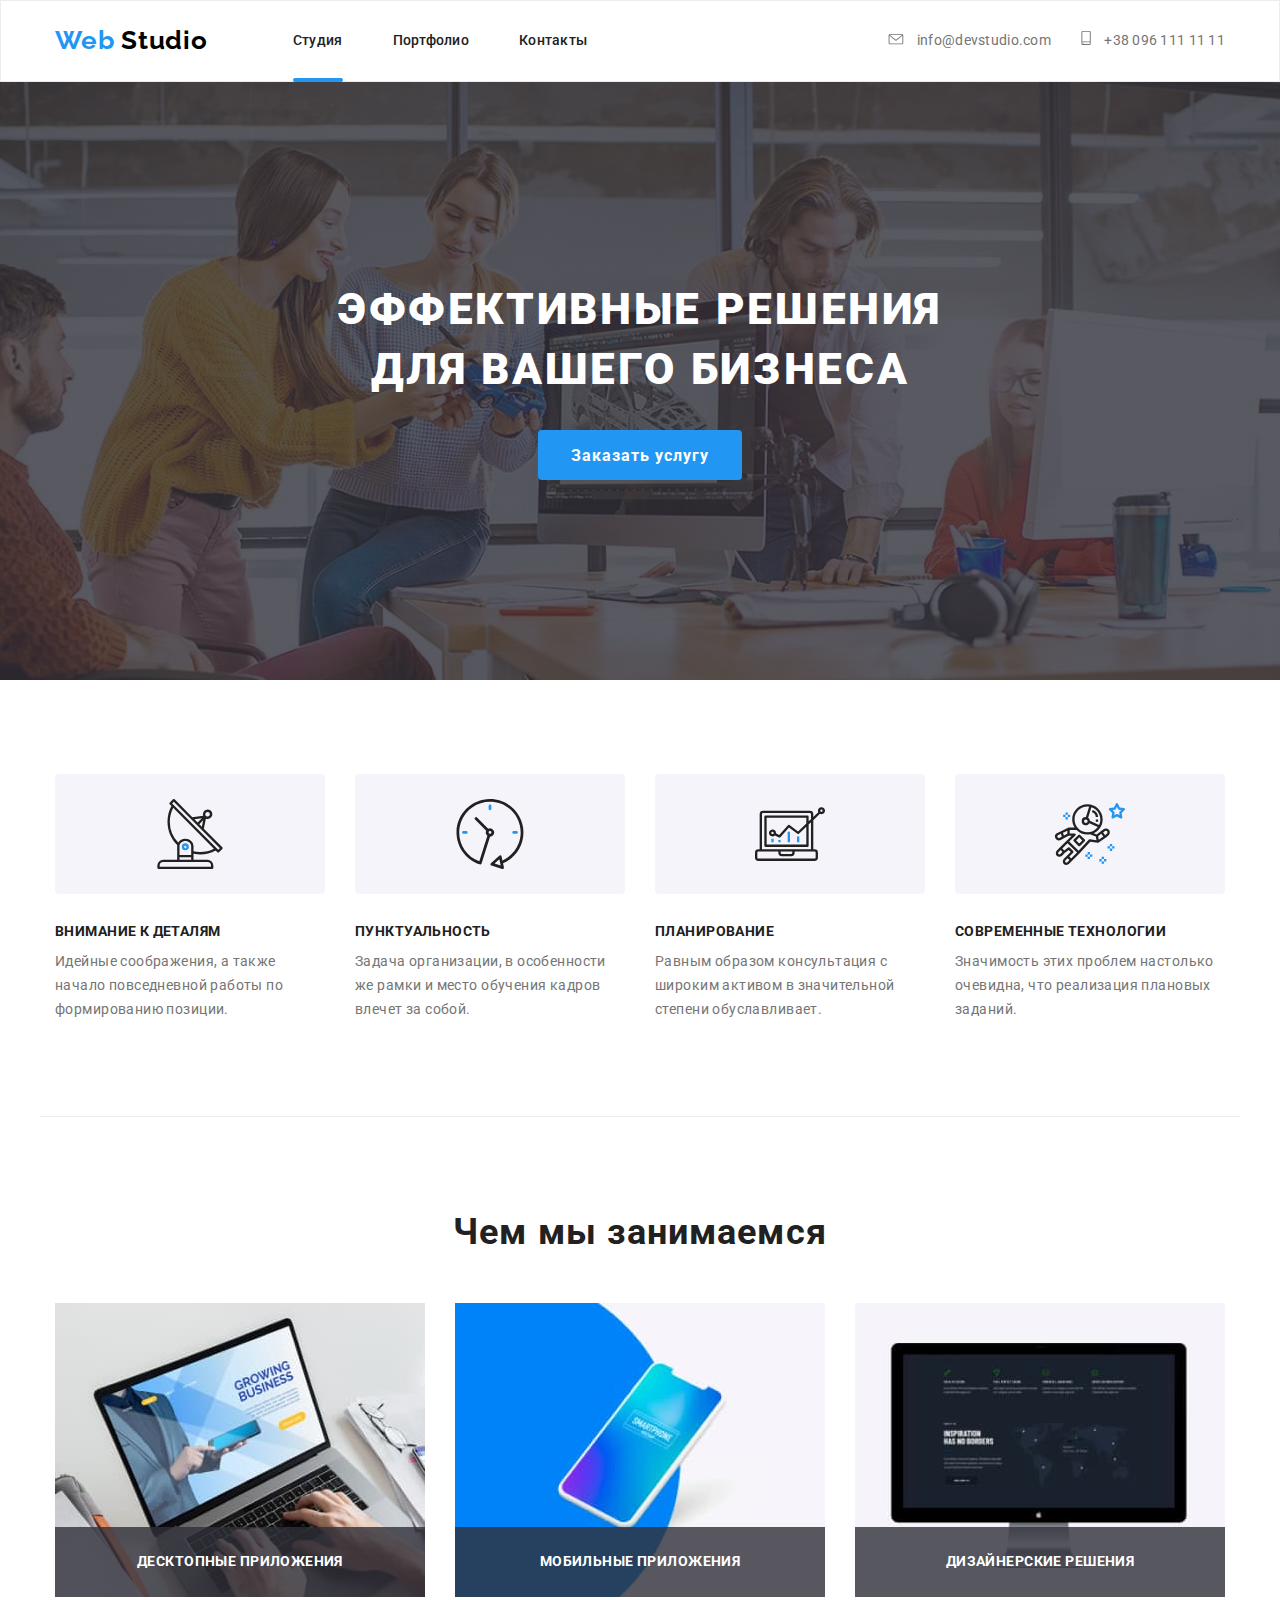
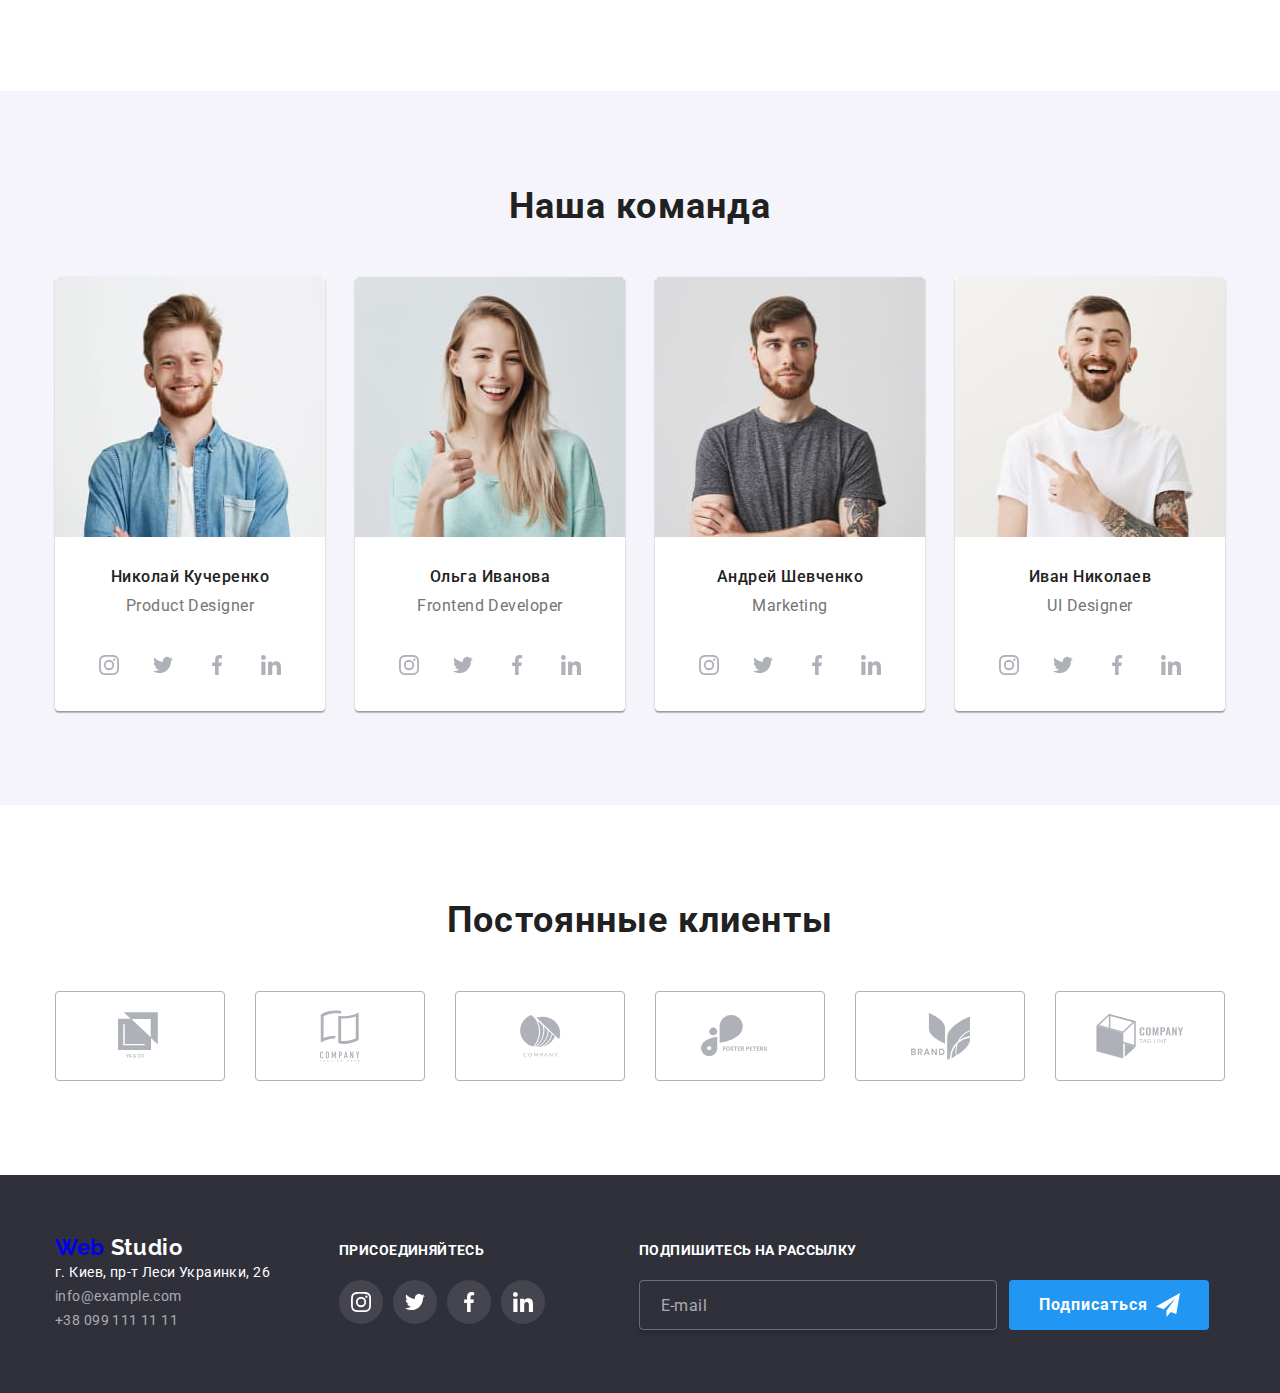
==== commit 05eef9e7: "commit" ====
--- a/index.html
+++ b/index.html
@@ -296,10 +296,8 @@
                     <div class="subscribtion">
                     <b class="join-us">Подпишитесь на рассылку</b>
                         <form class="footer-form js-speaker-form">
-                            <div class="form-field">
-                                <label for="mail-sub" class="mail-label">E-mail</label>
-                                <input type="email" name="mail-sub" id="mail-sub" class="footer-input" required>
-                            </div>
+                            <label for="mail-sub"></label>
+                            <input type="email" name="mail-sub" id="mail-sub" placeholder=" E-mail" class="footer-input" required>
                             <button type="submit" class="subscribe-btn">Подписаться
                                 <svg width="24" height="24"><use href="./images/sprite.svg#icon-send"></use></svg>
                             </button>
@@ -311,37 +309,35 @@
 
         <div class="backdrop is-hidden" data-modal>
             <div class="modal">
-              <b class="modal-header">Оставьте свои данные, мы вам перезвоним</b>
-              <form class="form js-speaker-form">
-                    <div class="modal-form-field">
-                        <label for="name" class="input-label">
-                            <svg width="12" height="12" class="icon-modal"><use href="./images/sprite.svg#form-name"></use></svg>
-                        Имя</label>
-                        <input type="text" name="name" id="name" class="modal-input">
-                    </div>
-                    <div class="modal-form-field">
-                        <label for="tel" class="input-label">
-                            <svg width="14" height="14" class="icon-modal"><use href="./images/sprite.svg#form-tel"></use></svg>
-                        Телефон</label>
-                        <input type="tel" name="tel" id="tel" class="modal-input">
-                    </div>
-                    <div class="modal-form-field">
-                        <label for="mail" class="input-label">
-                            <svg width="16" height="12" class="icon-modal"><use href="./images/sprite.svg#form-mail"></use></svg>    
-                        Почта</label>
-                        <input type="email" name="mail" id="mail" class="modal-input">
-                    </div>
-                    <div class="modal-form-field">
-                        <label for="comment" class="input-label">Комментарий</label>
-                        <textarea name="comment" id="comment" class="modal-input comment"></textarea>
-                    </div>
-                    <div class="form-field">
-                        <input type="checkbox" name="policy" id="policy">
-                        <label for="policy" class="">Соглашаюсь с рассылкой и принимаю <a href="">Условия договора</a></label>
-                    </div>
-                    <button type="button" class="btn-close-modal" data-modal-close>
-                        <svg width="11" height="11"><use href="./images/sprite.svg#icon-close-modal"></use></svg>
-                    </button>
+                <b class="modal-header">Оставьте свои данные, мы вам перезвоним</b>
+                <button type="button" class="btn-close-modal" data-modal-close>
+                    <svg width="18" height="18"><use href="./images/sprite.svg#icon-close-modal"></use></svg>
+                </button>
+                <form class="form js-speaker-form" autocomplete="off">
+                    <label class="modal-form-field">
+                        <input type="text" name="name" placeholder=" " class="modal-input">
+                        <span class="input-label">Имя</span>
+                        <svg width="18" height="18" class="icon-modal"><use href="./images/sprite.svg#form-name"></use></svg>
+                    </label>
+                    <label class="modal-form-field">
+                        <input type="tel" name="tel" placeholder=" " class="modal-input">
+                        <span class="input-label">Телефон</span>
+                        <svg width="18" height="18" class="icon-modal"><use href="./images/sprite.svg#form-tel"></use></svg>
+                    </label>
+                    <label class="modal-form-field">
+                        <input type="email" name="mail" placeholder=" " class="modal-input">
+                        <span class="input-label">Почта</span> 
+                        <svg width="18" height="18" class="icon-modal"><use href="./images/sprite.svg#form-mail"></use></svg>
+                    </label>
+                    <label class="modal-form-field comment-field">
+                        <textarea name="comment" placeholder=" " class="modal-input"></textarea>
+                        <span class="input-label">Комментарий</span>
+                    </label>
+                    <label class="checkbox-label">
+                        <input class="checkbox" type="checkbox" name="policy">
+                        <span class="checkbox-icon"></span>
+                        <span>Соглашаюсь с рассылкой и принимаю <a href="">Условия договора</a></span>
+                    </label>
                     <button type="submit" class="order submit">Отправить</button>
                 </form> 
             </div>
--- a/css/styles.css
+++ b/css/styles.css
@@ -835,31 +835,11 @@
   display: flex;
 }
 
-.form-field {
-  position: relative;
-  display: flex;
-}
-
-.mail-label {
-  position: absolute;
-
-  top: 15px;
-  left: 16px;
-
-  display: inline-block;
-
-  font-size: 16px;
-  line-height: 1.25;
-  letter-spacing: 0.03em;
-
-  color: rgba(255, 255, 255, 0.6);
-}
-
 .footer-input {
   display: inline-block;
 
   margin-right: 12px;
-  padding: 0px;
+  padding: 15px 16px;
   
   width: 358px;
   height: 50px;
@@ -870,6 +850,20 @@
   border-radius: 4px;
 
   background-color: transparent;
+
+  font-size: 16px;
+  line-height: 1.25;
+  letter-spacing: 0.03em;
+
+  color: rgba(255, 255, 255, 0.6);
+}
+
+.footer-input::placeholder {
+  font-size: 16px;
+  line-height: 1.25;
+  letter-spacing: 0.03em;
+
+  color: rgba(255, 255, 255, 0.6);
 }
 
 .subscribe-btn {
@@ -935,9 +929,9 @@
   left: 50%;
   transform: translate(-50%, -50%) scale(1);
   
-  width: 528px;
-  height: 581px;
-  
+  max-width: 528px;
+  max-height: 581px;
+
   padding: 40px;
 
   background-color: #fff;
@@ -995,66 +989,142 @@
 /* Форма модального окна */
 .modal-form-field {
   position: relative;
-
   display: inline-block;
-
-  margin-bottom: 29px;
+  margin-bottom: 28px;
+}
+
+.modal-input {
+  display: inline-block;
+
+  padding-top: 12px;
+  padding-bottom: 12px;
+  padding-left: 42px;
+  padding-right: 18px;
+
+  width: 448px;
+  height: 40px;
+    
   border: 1px solid rgba(33, 33, 33, 0.2);
   border-radius: 4px;
-  overflow: hidden;
-  
+
+  resize: none;
+
+  transition: var(--animation-period) var(--timing-function);
+}
+
+.modal-input:focus-within,
+.modal-input:not(:placeholder-shown) {
+  border-color: var(--main-accent);
+}
+
+.modal-input:focus-within ~ .icon-modal,
+.modal-input:not(:placeholder-shown) ~ .icon-modal {
+  fill: var(--main-accent);
+}
+
+.modal-input:focus-within + .input-label,
+.modal-input:not(:placeholder-shown) + .input-label {
+  transform: translateX(-32px) translateY(-32px);
+  color: var(--main-accent);
+}
+
+.input-label {
+  position: absolute;
+  top: 12px;
+  left: 42px;
+  color: var(--primary-page-text);
   font-size: 14px;
   line-height: 1.14;
   letter-spacing: 0.01em;
-
-  color: var(--primary-page-text);
-
+}
+
+.icon-modal {
+  position: absolute;
+  top: 11px;
+  left: 16px;
   fill: var(--bnf-icons-1);
-
+}
+
+.comment-field {
+  margin-bottom: 20px;
   transition: var(--animation-period) var(--timing-function);
 }
 
-.modal-form-field:hover,
-.modal-form-field:focus {
-  border-color: var(--main-accent);
-
-  color: var(--main-accent);
-  
-  fill: var(--main-accent);
-}
-
-.modal-input {
+.comment-field > textarea {
   display: inline-block;
-  
-  width: 448px;
-  height: 40px;
-    
-  border: transparent;
-  resize: none;
-}
-
-.input-label {
-  position: absolute;
-  top: 12px;
+  padding: 12px 16px;
+  height: 120px;
+}
+
+.comment-field:focus-within textarea + .input-label {
+  transform: translateX(-8px) translateY(-32px);
+}
+
+textarea + .input-label {
   left: 16px;
-
+}
+
+.checkbox-label {
   display: inline-flex;
   align-items: center;
-}
-
-.icon-modal {
+
+  margin-bottom: 30px;
+
+  font-size: 14px;
+  line-height: 1.71;
+  letter-spacing: 0.03em;
+
+  color: var(--primary-page-text);
+}
+
+.checkbox-label a {
+  color: var(--main-accent);
+}
+
+.checkbox {
+  /* -webkit-appearance: none;
+  -moz-appearance: none;
+  appearance: none;
+
+  position: absolute; */
+
+  position: absolute;
+  width: 1px;
+  height: 1px;
+  margin: -1px;
+  padding: 0;
+  overflow: hidden;
+  border: 0;
+  clip: rect(0 0 0 0);
+}
+
+.checkbox-icon {
   display: inline-block;
 
-  margin-right: 9px;
-}
-
-
-.comment {
-  height: 120px;
+  margin-right: 7px;
+
+  width: 16px;
+  height: 15px;
+
+  border: 2px solid var(--logo-part-text);
+  border-radius: 4px;
+
+  transition: var(--animation-period) var(--timing-function);
+}
+
+.checkbox:checked + .checkbox-icon {
+  background-origin: border-box;
+  background-color: var(--main-accent);
+
+  background-image: url('../images/check-tip.svg');
+
+  background-size: contain;
+
+  border-color: var(--main-accent);
 }
 
 .submit {
+  transform: translateX(124px);
   padding: 10px 56px;
-
   box-shadow: 0px 4px 4px rgba(0, 0, 0, 0.15);
 }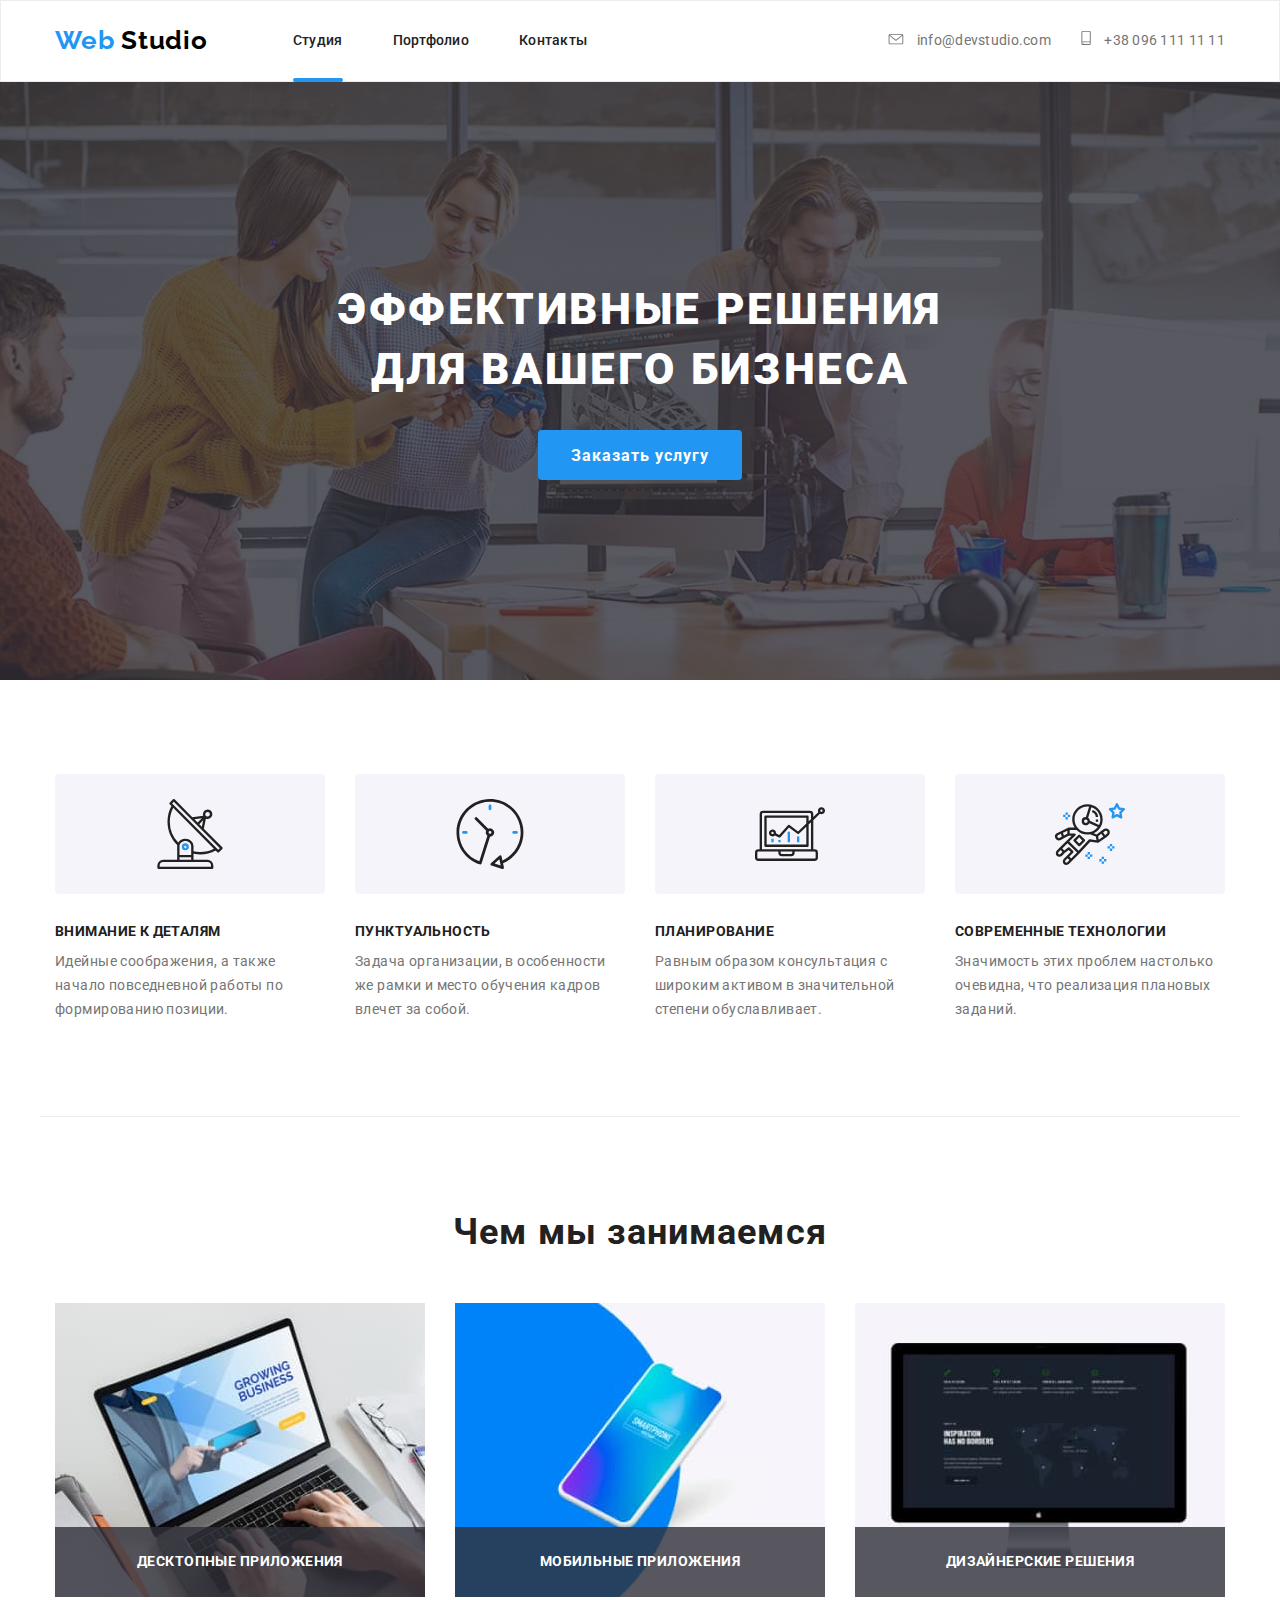
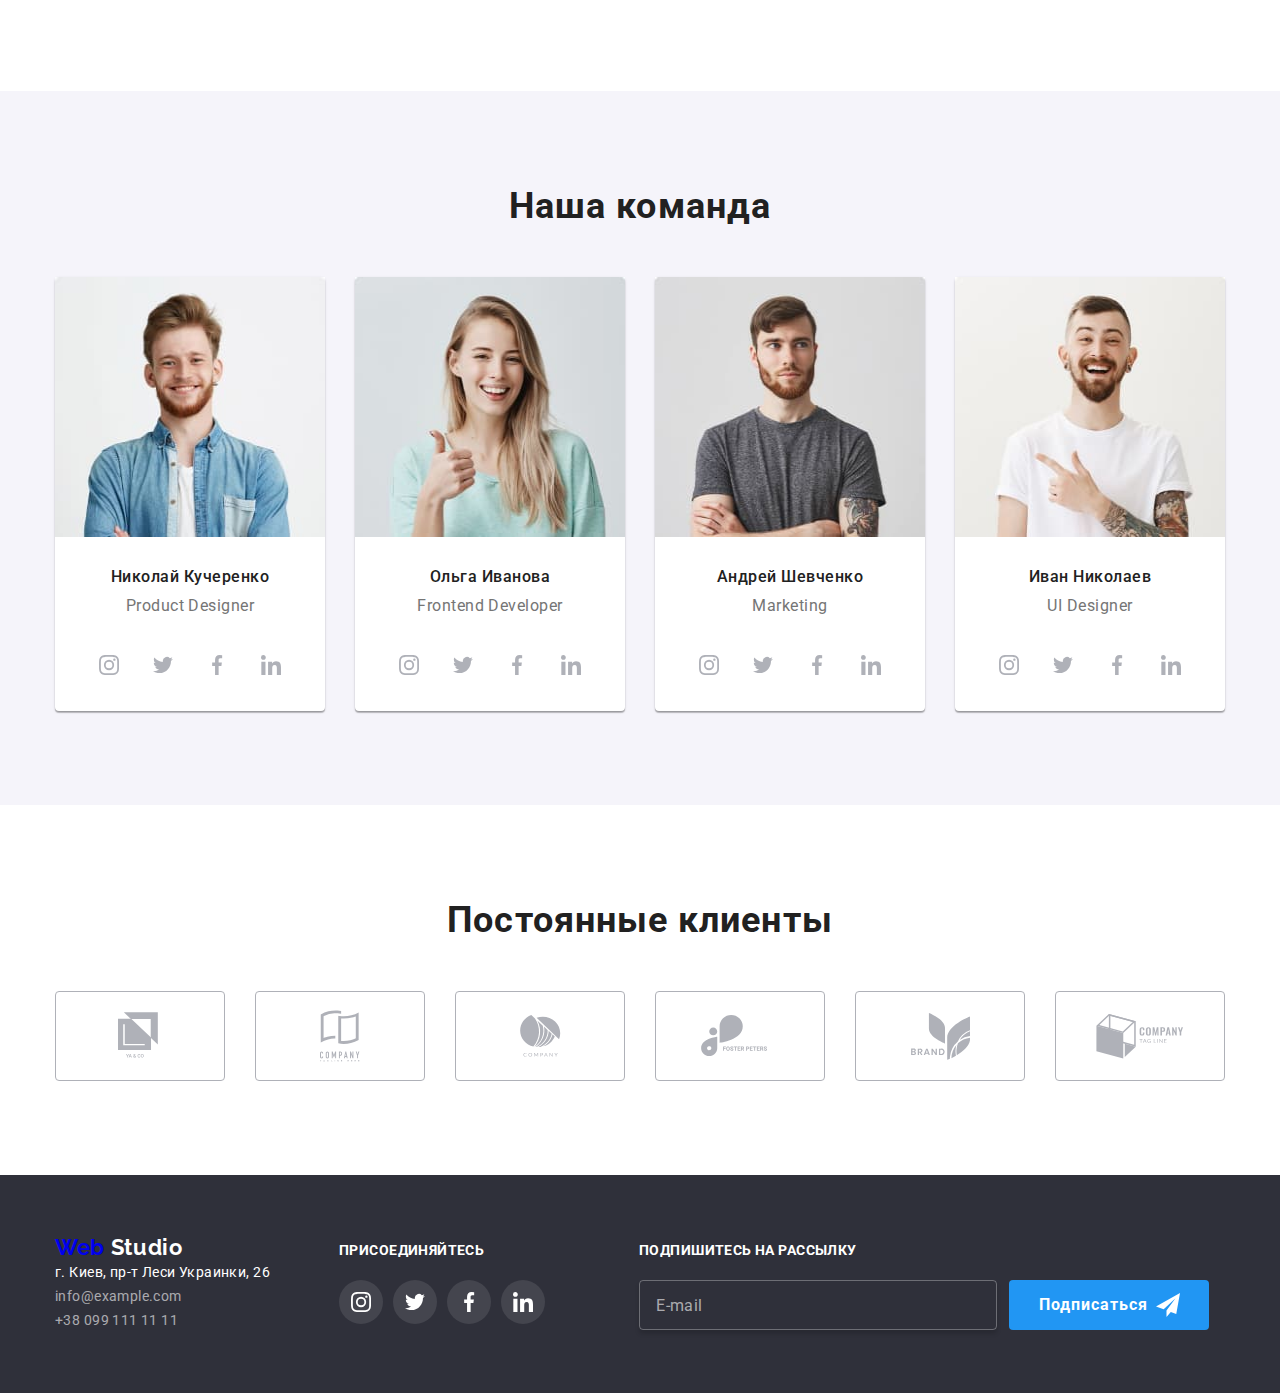
==== commit 6d012915: "commit" ====
--- a/index.html
+++ b/index.html
@@ -297,7 +297,7 @@
                     <b class="join-us">Подпишитесь на рассылку</b>
                         <form class="footer-form js-speaker-form">
                             <label for="mail-sub"></label>
-                            <input type="email" name="mail-sub" id="mail-sub" placeholder=" E-mail" class="footer-input" required>
+                            <input type="email" name="mail-sub" id="mail-sub" placeholder="E-mail" class="footer-input" required>
                             <button type="submit" class="subscribe-btn">Подписаться
                                 <svg width="24" height="24"><use href="./images/sprite.svg#icon-send"></use></svg>
                             </button>
